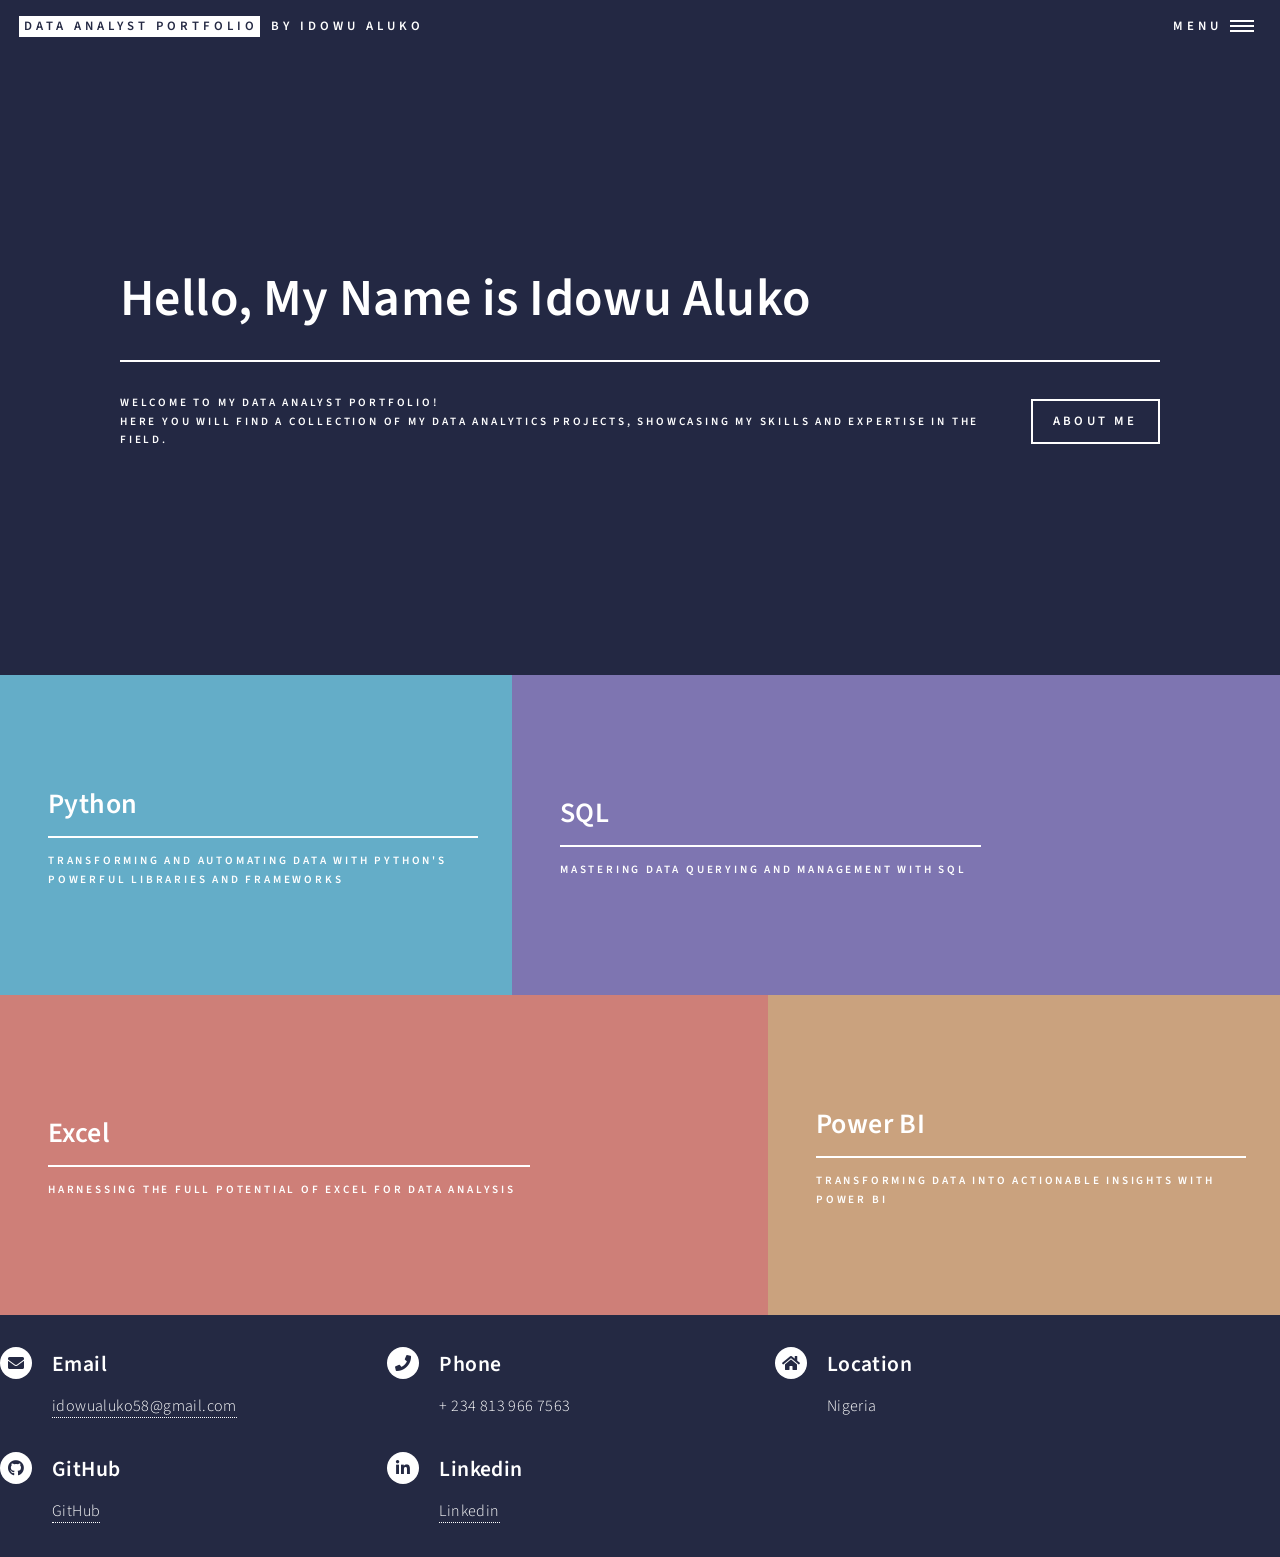
==== index.html @ ff51c488 "Add files via upload" ====
<!DOCTYPE HTML>
<!--
	Forty by HTML5 UP
	html5up.net | @ajlkn
	Free for personal and commercial use under the CCA 3.0 license (html5up.net/license)
-->
<html>
	<head>
		<title>Idowu Aluko Data Analyst Portfolio</title>
		<meta charset="utf-8" />
		<meta name="viewport" content="width=device-width, initial-scale=1, user-scalable=no" />
		<link rel="stylesheet" href="assets/css/main.css" />
		<noscript><link rel="stylesheet" href="assets/css/noscript.css" /></noscript>
	</head>
	<body class="is-preload">

		<!-- Wrapper -->
			<div id="wrapper">

				<!-- Header -->
					<header id="header" class="alt">
						<a href="index.html" class="logo"><strong>Data Analyst Portfolio</strong> <span>by Idowu Aluko</span></a>
						<nav>
							<a href="#menu">Menu</a>
						</nav>
					</header>

				<!-- Menu -->
					<nav id="menu">
						<ul class="links">
							<li><a href="index.html">Home</a></li>
							<li><a href="about.html">About</a></li>
							<li><a href="#footer">Contact</a></li>
							 <div class="dropup">
								<button class="dropbtn">Portfolio Projects</button>
  								<div class="dropup-content">
										<a href="python.html">Python</a>
										<a href="sql.html">SQL</a>
										<a href="excel.html">Excel</a>
                    <!--
                    <a href="r.html">R</a>
										<a href="https://public.tableau.com/app/profile/tianna.parris" target="_blank" class="link">Tableau</a>
                  -->
										<a href="powerbi.html">Power BI</a>
								</div>
							 </div>	
						</ul>	 						
					</nav>

				<!-- Banner -->
					<section id="banner" class="major">
						<div class="inner">
							<header class="major">
								<h1>Hello, My Name is Idowu Aluko</h1>
							</header>
							<div class="content">
								<p>Welcome to my Data Analyst Portfolio! <br>Here you will find a collection of my data analytics projects, showcasing my skills and expertise in the field.</p>
								<ul class="actions">
									<li><a href="about.html" class="button">About Me</a></li>
								</ul>
							</div>
						</div>
					</section>

				<!-- Main -->
					<div id="main">

						<!-- One -->
							<section id="one" class="tiles">
								<article>
									<span class="image">
										<img src="images/pic01.jpg" alt="" />
									</span>
									<header class="major">
										<h3><a href="python.html" class="link">Python</a></h3>
										<p>Transforming and automating data with Python's powerful libraries and frameworks</p>
									</header>
								</article>
								<!--
								<article>
									<span class="image">
										<img src="images/pic02.jpg" alt="" />
									</span>
									<header class="major">
										<h3><a href="r.html" class="link">R</a></h3>
										<p>Unlocking the power of data with R</p>
									</header>
								</article>
								-->
								<article>
									<span class="image">
										<img src="images/pic03.jpg" alt="" />
									</span>
									<header class="major">
										<h3><a href="sql.html" class="link">SQL</a></h3>
										<p>Mastering data querying and management with SQL</p>
									</header>
								</article>
								<article>
									<span class="image">
										<img src="images/pic04.avif" alt="" />
									</span>
									<header class="major">
										<h3><a href="excel.html" class="link">Excel</a></h3>
										<p>Harnessing the full potential of Excel for data analysis</p>
									</header>
								</article>
								<!--
								<article>
									<span class="image">
										<img src="images/pic05.jpg" alt="" />
									</span>
									<header class="major">
										<h3><a href="https://public.tableau.com/app/profile/tianna.parris" target="_blank" class="link">Tableau</a></h3>
										<p>Creating interactive and dynamic reports with Tableau</p>
									</header>
								</article>
								-->
								<article>
									<span class="image">
										<img src="images/pic06.jpeg" alt="" />
									</span>
									<header class="major">
										<h3><a href="powerbi.html" class="link">Power BI</a></h3>
										<p>Transforming data into actionable insights with Power BI</p>
									</header>
								</article>
							</section>

						<!-- Two -->
							<!--<section id="two">
								<div class="inner">
									<header class="major">
										<h2>Massa libero</h2>
									</header>
									<p>Nullam et orci eu lorem consequat tincidunt vivamus et sagittis libero. Mauris aliquet magna magna sed nunc rhoncus pharetra. Pellentesque condimentum sem. In efficitur ligula tate urna. Maecenas laoreet massa vel lacinia pellentesque lorem ipsum dolor. Nullam et orci eu lorem consequat tincidunt. Vivamus et sagittis libero. Mauris aliquet magna magna sed nunc rhoncus amet pharetra et feugiat tempus.</p>
									<ul class="actions">
										<li><a href="landing.html" class="button next">Get Started</a></li>
									</ul>
								</div>
							</section>-->

					</div>

				<!-- Contact -->
					<!--<section id="contact">
						<div class="inner">
							<section>
								<form method="post" action="form-handler.php">
									<div class="fields">
										<div class="field half">
											<label for="name">Name</label>
											<input type="text" name="name" id="name" />
										</div>
										<div class="field half">
											<label for="email">Email</label>
											<input type="text" name="email" id="email" />
										</div>
										<div class="field">
											<label for="message">Message</label>
											<textarea name="message" id="message" rows="6"></textarea>
										</div>
									</div>
									<ul class="actions">
										<li><input type="submit" value="Send Message" class="primary" /></li>
										<li><input type="reset" value="Clear" /></li>
									</ul>
								</form>
							</section>-->
							
						</div>
					</section>
					<p></p>
					<footer id="footer">
					<section class="split">
						<section style="display: inline-block; width: 30%;">
							<div class="contact-method">
								<span class="icon solid alt fa-envelope"></span>
								<h3>Email</h3>
								<a href="mailto:idowualuko58@gmail.com">idowualuko58@gmail.com</a>
							</div>
						</section>
						<section style="display: inline-block; width: 30%;">
							<div class="contact-method">
								<span class="icon solid alt fa-phone"></span>
								<h3>Phone</h3>
								<span>+ 234 813 966 7563</span>
							</div>
						</section>
						<section style="display: inline-block; width: 30%;">
							<div class="contact-method">
								<span class="icon solid alt fa-home"></span>
								<h3>Location</h3>
								<span>Nigeria<br /></span>
							</div>
						</section>
						<section style="display: inline-block; width: 30%;">
							<div class="contact-method">
								<span class="icon brands alt fa-github"></span>
								<h3>GitHub</h3>
								<span> <a href="https://github.com/al3x-id">GitHub</a><br /></span>
								</section>
						<section style="display: inline-block; width: 30%;">
							<div class="contact-method">
								<span class="icon brands alt fa-linkedin-in"></span>
								<h3>Linkedin</h3>
								<span> 	<a href="https://www.linkedin.com/in/idowu-aluko">Linkedin</a><br /></span>
								
							</div>
						</section>
					</footer>
						

						
						
					</section>

				<!-- Footer -->
					<!--<footer id="footer">
						<div class="inner">
							<ul class="icons">-->
								<!--<li><a href="#" class="icon brands alt fa-twitter"><span class="label">Twitter</span></a></li>
								<li><a href="#" class="icon brands alt fa-facebook-f"><span class="label">Facebook</span></a></li>
								<li><a href="#" class="icon brands alt fa-instagram"><span class="label">Instagram</span></a></li>-->
								<!--<li><a href="#" class="icon brands alt fa-github"><span class="label">GitHub</span></a></li>
								<li><a href="#" class="icon brands alt fa-linkedin-in"><span class="label">LinkedIn</span></a></li>
							</ul>
							<ul class="copyright">
								<li>&copy; Untitled</li><li>Design: <a href="https://html5up.net">HTML5 UP</a></li>
							</ul>
						</div>
					</footer>-->

			</div>

		<!-- Scripts -->
			<script src="assets/js/jquery.min.js"></script>
			<script src="assets/js/jquery.scrolly.min.js"></script>
			<script src="assets/js/jquery.scrollex.min.js"></script>
			<script src="assets/js/browser.min.js"></script>
			<script src="assets/js/breakpoints.min.js"></script>
			<script src="assets/js/util.js"></script>
			<script src="assets/js/main.js"></script>

	</body>
</html>
---- assets/css/main.css ----
@import url(fontawesome-all.min.css);
@import url("https://fonts.googleapis.com/css?family=Source+Sans+Pro:300,300italic,600,600italic");

/*
	Forty by HTML5 UP
	html5up.net | @ajlkn
	Free for personal and commercial use under the CCA 3.0 license (html5up.net/license)
*/

html, body, div, span, applet, object,
iframe, h1, h2, h3, h4, h5, h6, p, blockquote,
pre, a, abbr, acronym, address, big, cite,
code, del, dfn, em, img, ins, kbd, q, s, samp,
small, strike, strong, sub, sup, tt, var, b,
u, i, center, dl, dt, dd, ol, ul, li, fieldset,
form, label, legend, table, caption, tbody,
tfoot, thead, tr, th, td, article, aside,
canvas, details, embed, figure, figcaption,
footer, header, hgroup, menu, nav, output, ruby,
section, summary, time, mark, audio, video {
	margin: 0;
	padding: 0;
	border: 0;
	font-size: 100%;
	font: inherit;
	vertical-align: baseline;}

article, aside, details, figcaption, figure,
footer, header, hgroup, menu, nav, section {
	display: block;}

body {
	line-height: 1;
}

ol, ul {
	list-style: none;
}

blockquote, q {
	quotes: none;
}

	blockquote:before, blockquote:after, q:before, q:after {
		content: '';
		content: none;
	}

table {
	border-collapse: collapse;
	border-spacing: 0;
}

body {
	-webkit-text-size-adjust: none;
}

mark {
	background-color: transparent;
	color: inherit;
}

input::-moz-focus-inner {
	border: 0;
	padding: 0;
}

input, select, textarea {
	-moz-appearance: none;
	-webkit-appearance: none;
	-ms-appearance: none;
	appearance: none;
}

/* Basic */

	@-ms-viewport {
		width: device-width;
	}

	body {
		-ms-overflow-style: scrollbar;
	}

	@media screen and (max-width: 480px) {

		html, body {
			min-width: 320px;
		}

	}

	html {
		box-sizing: border-box;
	}

	*, *:before, *:after {
		box-sizing: inherit;
	}

	body {
		background: #242943;
	}

		body.is-preload *, body.is-preload *:before, body.is-preload *:after {
			-moz-animation: none !important;
			-webkit-animation: none !important;
			-ms-animation: none !important;
			animation: none !important;
			-moz-transition: none !important;
			-webkit-transition: none !important;
			-ms-transition: none !important;
			transition: none !important;
		}

/* Type */

	body, input, select, textarea {
		color: #ffffff;
		font-family: "Source Sans Pro", Helvetica, sans-serif;
		font-size: 17pt;
		font-weight: 300;
		letter-spacing: 0.025em;
		line-height: 1.65;
	}

		@media screen and (max-width: 1680px) {

			body, input, select, textarea {
				font-size: 14pt;
			}

		}

		@media screen and (max-width: 1280px) {

			body, input, select, textarea {
				font-size: 12pt;
			}

		}

		@media screen and (max-width: 360px) {

			body, input, select, textarea {
				font-size: 11pt;
			}

		}

	a {
		-moz-transition: color 0.2s ease-in-out, border-bottom-color 0.2s ease-in-out;
		-webkit-transition: color 0.2s ease-in-out, border-bottom-color 0.2s ease-in-out;
		-ms-transition: color 0.2s ease-in-out, border-bottom-color 0.2s ease-in-out;
		transition: color 0.2s ease-in-out, border-bottom-color 0.2s ease-in-out;
		border-bottom: dotted 1px;
		color: inherit;
		text-decoration: none;
	}

		a:hover {
			border-bottom-color: transparent;
			color: #9bf1ff !important;
		}

		a:active {
			color: #53e3fb !important;
		}

	strong, b {
		color: #ffffff;
		font-weight: 600;
	}

	em, i {
		font-style: italic;
	}

	p {
		margin: 0 0 2em 0;
	}

	h1, h2, h3, h4, h5, h6 {
		color: #ffffff;
		font-weight: 600;
		line-height: 1.65;
		margin: 0 0 1em 0;
	}

		h1 a, h2 a, h3 a, h4 a, h5 a, h6 a {
			color: inherit;
			border-bottom: 0;
		}

	h1 {
		font-size: 2.5em;
	}

	h2 {
		font-size: 1.75em;
	}

	h3 {
		font-size: 1.35em;
	}

	h4 {
		font-size: 1.1em;
	}

	h5 {
		font-size: 0.9em;
	}

	h6 {
		font-size: 0.7em;
	}

	@media screen and (max-width: 736px) {

		h1 {
			font-size: 2em;
		}

		h2 {
			font-size: 1.5em;
		}

		h3 {
			font-size: 1.25em;
		}

	}

	sub {
		font-size: 0.8em;
		position: relative;
		top: 0.5em;
	}

	sup {
		font-size: 0.8em;
		position: relative;
		top: -0.5em;
	}

	blockquote {
		border-left: solid 4px rgba(212, 212, 255, 0.1);
		font-style: italic;
		margin: 0 0 2em 0;
		padding: 0.5em 0 0.5em 2em;
	}

	code {
		background: rgba(212, 212, 255, 0.035);
		font-family: "Courier New", monospace;
		font-size: 0.9em;
		margin: 0 0.25em;
		padding: 0.25em 0.65em;
	}

	pre {
		-webkit-overflow-scrolling: touch;
		font-family: "Courier New", monospace;
		font-size: 0.9em;
		margin: 0 0 2em 0;
	}

		pre code {
			display: block;
			line-height: 1.75;
			padding: 1em 1.5em;
			overflow-x: auto;
		}

	hr {
		border: 0;
		border-bottom: solid 1px rgba(212, 212, 255, 0.1);
		margin: 2em 0;
	}

		hr.major {
			margin: 3em 0;
		}

	.align-left {
		text-align: left;
	}

	.align-center {
		text-align: center;
	}

	.align-right {
		text-align: right;
	}

/* Row */

	.row {
		display: flex;
		flex-wrap: wrap;
		box-sizing: border-box;
		align-items: stretch;
	}

		.row > * {
			box-sizing: border-box;
		}

		.row.gtr-uniform > * > :last-child {
			margin-bottom: 0;
		}

		.row.aln-left {
			justify-content: flex-start;
		}

		.row.aln-center {
			justify-content: center;
		}

		.row.aln-right {
			justify-content: flex-end;
		}

		.row.aln-top {
			align-items: flex-start;
		}

		.row.aln-middle {
			align-items: center;
		}

		.row.aln-bottom {
			align-items: flex-end;
		}

		.row > .imp {
			order: -1;
		}

		.row > .col-1 {
			width: 8.33333%;
		}

		.row > .off-1 {
			margin-left: 8.33333%;
		}

		.row > .col-2 {
			width: 16.66667%;
		}

		.row > .off-2 {
			margin-left: 16.66667%;
		}

		.row > .col-3 {
			width: 25%;
		}

		.row > .off-3 {
			margin-left: 25%;
		}

		.row > .col-4 {
			width: 33.33333%;
		}

		.row > .off-4 {
			margin-left: 33.33333%;
		}

		.row > .col-5 {
			width: 41.66667%;
		}

		.row > .off-5 {
			margin-left: 41.66667%;
		}

		.row > .col-6 {
			width: 50%;
		}

		.row > .off-6 {
			margin-left: 50%;
		}

		.row > .col-7 {
			width: 58.33333%;
		}

		.row > .off-7 {
			margin-left: 58.33333%;
		}

		.row > .col-8 {
			width: 66.66667%;
		}

		.row > .off-8 {
			margin-left: 66.66667%;
		}

		.row > .col-9 {
			width: 75%;
		}

		.row > .off-9 {
			margin-left: 75%;
		}

		.row > .col-10 {
			width: 83.33333%;
		}

		.row > .off-10 {
			margin-left: 83.33333%;
		}

		.row > .col-11 {
			width: 91.66667%;
		}

		.row > .off-11 {
			margin-left: 91.66667%;
		}

		.row > .col-12 {
			width: 100%;
		}

		.row > .off-12 {
			margin-left: 100%;
		}

		.row.gtr-0 {
			margin-top: 0;
			margin-left: 0em;
		}

			.row.gtr-0 > * {
				padding: 0 0 0 0em;
			}

			.row.gtr-0.gtr-uniform {
				margin-top: 0em;
			}

				.row.gtr-0.gtr-uniform > * {
					padding-top: 0em;
				}

		.row.gtr-25 {
			margin-top: 0;
			margin-left: -0.5em;
		}

			.row.gtr-25 > * {
				padding: 0 0 0 0.5em;
			}

			.row.gtr-25.gtr-uniform {
				margin-top: -0.5em;
			}

				.row.gtr-25.gtr-uniform > * {
					padding-top: 0.5em;
				}

		.row.gtr-50 {
			margin-top: 0;
			margin-left: -1em;
		}

			.row.gtr-50 > * {
				padding: 0 0 0 1em;
			}

			.row.gtr-50.gtr-uniform {
				margin-top: -1em;
			}

				.row.gtr-50.gtr-uniform > * {
					padding-top: 1em;
				}

		.row {
			margin-top: 0;
			margin-left: -2em;
		}

			.row > * {
				padding: 0 0 0 2em;
			}

			.row.gtr-uniform {
				margin-top: -2em;
			}

				.row.gtr-uniform > * {
					padding-top: 2em;
				}

		.row.gtr-150 {
			margin-top: 0;
			margin-left: -3em;
		}

			.row.gtr-150 > * {
				padding: 0 0 0 3em;
			}

			.row.gtr-150.gtr-uniform {
				margin-top: -3em;
			}

				.row.gtr-150.gtr-uniform > * {
					padding-top: 3em;
				}

		.row.gtr-200 {
			margin-top: 0;
			margin-left: -4em;
		}

			.row.gtr-200 > * {
				padding: 0 0 0 4em;
			}

			.row.gtr-200.gtr-uniform {
				margin-top: -4em;
			}

				.row.gtr-200.gtr-uniform > * {
					padding-top: 4em;
				}

		@media screen and (max-width: 1680px) {

			.row {
				display: flex;
				flex-wrap: wrap;
				box-sizing: border-box;
				align-items: stretch;
			}

				.row > * {
					box-sizing: border-box;
				}

				.row.gtr-uniform > * > :last-child {
					margin-bottom: 0;
				}

				.row.aln-left {
					justify-content: flex-start;
				}

				.row.aln-center {
					justify-content: center;
				}

				.row.aln-right {
					justify-content: flex-end;
				}

				.row.aln-top {
					align-items: flex-start;
				}

				.row.aln-middle {
					align-items: center;
				}

				.row.aln-bottom {
					align-items: flex-end;
				}

				.row > .imp-xlarge {
					order: -1;
				}

				.row > .col-1-xlarge {
					width: 8.33333%;
				}

				.row > .off-1-xlarge {
					margin-left: 8.33333%;
				}

				.row > .col-2-xlarge {
					width: 16.66667%;
				}

				.row > .off-2-xlarge {
					margin-left: 16.66667%;
				}

				.row > .col-3-xlarge {
					width: 25%;
				}

				.row > .off-3-xlarge {
					margin-left: 25%;
				}

				.row > .col-4-xlarge {
					width: 33.33333%;
				}

				.row > .off-4-xlarge {
					margin-left: 33.33333%;
				}

				.row > .col-5-xlarge {
					width: 41.66667%;
				}

				.row > .off-5-xlarge {
					margin-left: 41.66667%;
				}

				.row > .col-6-xlarge {
					width: 50%;
				}

				.row > .off-6-xlarge {
					margin-left: 50%;
				}

				.row > .col-7-xlarge {
					width: 58.33333%;
				}

				.row > .off-7-xlarge {
					margin-left: 58.33333%;
				}

				.row > .col-8-xlarge {
					width: 66.66667%;
				}

				.row > .off-8-xlarge {
					margin-left: 66.66667%;
				}

				.row > .col-9-xlarge {
					width: 75%;
				}

				.row > .off-9-xlarge {
					margin-left: 75%;
				}

				.row > .col-10-xlarge {
					width: 83.33333%;
				}

				.row > .off-10-xlarge {
					margin-left: 83.33333%;
				}

				.row > .col-11-xlarge {
					width: 91.66667%;
				}

				.row > .off-11-xlarge {
					margin-left: 91.66667%;
				}

				.row > .col-12-xlarge {
					width: 100%;
				}

				.row > .off-12-xlarge {
					margin-left: 100%;
				}

				.row.gtr-0 {
					margin-top: 0;
					margin-left: 0em;
				}

					.row.gtr-0 > * {
						padding: 0 0 0 0em;
					}

					.row.gtr-0.gtr-uniform {
						margin-top: 0em;
					}

						.row.gtr-0.gtr-uniform > * {
							padding-top: 0em;
						}

				.row.gtr-25 {
					margin-top: 0;
					margin-left: -0.5em;
				}

					.row.gtr-25 > * {
						padding: 0 0 0 0.5em;
					}

					.row.gtr-25.gtr-uniform {
						margin-top: -0.5em;
					}

						.row.gtr-25.gtr-uniform > * {
							padding-top: 0.5em;
						}

				.row.gtr-50 {
					margin-top: 0;
					margin-left: -1em;
				}

					.row.gtr-50 > * {
						padding: 0 0 0 1em;
					}

					.row.gtr-50.gtr-uniform {
						margin-top: -1em;
					}

						.row.gtr-50.gtr-uniform > * {
							padding-top: 1em;
						}

				.row {
					margin-top: 0;
					margin-left: -2em;
				}

					.row > * {
						padding: 0 0 0 2em;
					}

					.row.gtr-uniform {
						margin-top: -2em;
					}

						.row.gtr-uniform > * {
							padding-top: 2em;
						}

				.row.gtr-150 {
					margin-top: 0;
					margin-left: -3em;
				}

					.row.gtr-150 > * {
						padding: 0 0 0 3em;
					}

					.row.gtr-150.gtr-uniform {
						margin-top: -3em;
					}

						.row.gtr-150.gtr-uniform > * {
							padding-top: 3em;
						}

				.row.gtr-200 {
					margin-top: 0;
					margin-left: -4em;
				}

					.row.gtr-200 > * {
						padding: 0 0 0 4em;
					}

					.row.gtr-200.gtr-uniform {
						margin-top: -4em;
					}

						.row.gtr-200.gtr-uniform > * {
							padding-top: 4em;
						}

		}

		@media screen and (max-width: 1280px) {

			.row {
				display: flex;
				flex-wrap: wrap;
				box-sizing: border-box;
				align-items: stretch;
			}

				.row > * {
					box-sizing: border-box;
				}

				.row.gtr-uniform > * > :last-child {
					margin-bottom: 0;
				}

				.row.aln-left {
					justify-content: flex-start;
				}

				.row.aln-center {
					justify-content: center;
				}

				.row.aln-right {
					justify-content: flex-end;
				}

				.row.aln-top {
					align-items: flex-start;
				}

				.row.aln-middle {
					align-items: center;
				}

				.row.aln-bottom {
					align-items: flex-end;
				}

				.row > .imp-large {
					order: -1;
				}

				.row > .col-1-large {
					width: 8.33333%;
				}

				.row > .off-1-large {
					margin-left: 8.33333%;
				}

				.row > .col-2-large {
					width: 16.66667%;
				}

				.row > .off-2-large {
					margin-left: 16.66667%;
				}

				.row > .col-3-large {
					width: 25%;
				}

				.row > .off-3-large {
					margin-left: 25%;
				}

				.row > .col-4-large {
					width: 33.33333%;
				}

				.row > .off-4-large {
					margin-left: 33.33333%;
				}

				.row > .col-5-large {
					width: 41.66667%;
				}

				.row > .off-5-large {
					margin-left: 41.66667%;
				}

				.row > .col-6-large {
					width: 50%;
				}

				.row > .off-6-large {
					margin-left: 50%;
				}

				.row > .col-7-large {
					width: 58.33333%;
				}

				.row > .off-7-large {
					margin-left: 58.33333%;
				}

				.row > .col-8-large {
					width: 66.66667%;
				}

				.row > .off-8-large {
					margin-left: 66.66667%;
				}

				.row > .col-9-large {
					width: 75%;
				}

				.row > .off-9-large {
					margin-left: 75%;
				}

				.row > .col-10-large {
					width: 83.33333%;
				}

				.row > .off-10-large {
					margin-left: 83.33333%;
				}

				.row > .col-11-large {
					width: 91.66667%;
				}

				.row > .off-11-large {
					margin-left: 91.66667%;
				}

				.row > .col-12-large {
					width: 100%;
				}

				.row > .off-12-large {
					margin-left: 100%;
				}

				.row.gtr-0 {
					margin-top: 0;
					margin-left: 0em;
				}

					.row.gtr-0 > * {
						padding: 0 0 0 0em;
					}

					.row.gtr-0.gtr-uniform {
						margin-top: 0em;
					}

						.row.gtr-0.gtr-uniform > * {
							padding-top: 0em;
						}

				.row.gtr-25 {
					margin-top: 0;
					margin-left: -0.375em;
				}

					.row.gtr-25 > * {
						padding: 0 0 0 0.375em;
					}

					.row.gtr-25.gtr-uniform {
						margin-top: -0.375em;
					}

						.row.gtr-25.gtr-uniform > * {
							padding-top: 0.375em;
						}

				.row.gtr-50 {
					margin-top: 0;
					margin-left: -0.75em;
				}

					.row.gtr-50 > * {
						padding: 0 0 0 0.75em;
					}

					.row.gtr-50.gtr-uniform {
						margin-top: -0.75em;
					}

						.row.gtr-50.gtr-uniform > * {
							padding-top: 0.75em;
						}

				.row {
					margin-top: 0;
					margin-left: -1.5em;
				}

					.row > * {
						padding: 0 0 0 1.5em;
					}

					.row.gtr-uniform {
						margin-top: -1.5em;
					}

						.row.gtr-uniform > * {
							padding-top: 1.5em;
						}

				.row.gtr-150 {
					margin-top: 0;
					margin-left: -2.25em;
				}

					.row.gtr-150 > * {
						padding: 0 0 0 2.25em;
					}

					.row.gtr-150.gtr-uniform {
						margin-top: -2.25em;
					}

						.row.gtr-150.gtr-uniform > * {
							padding-top: 2.25em;
						}

				.row.gtr-200 {
					margin-top: 0;
					margin-left: -3em;
				}

					.row.gtr-200 > * {
						padding: 0 0 0 3em;
					}

					.row.gtr-200.gtr-uniform {
						margin-top: -3em;
					}

						.row.gtr-200.gtr-uniform > * {
							padding-top: 3em;
						}

		}

		@media screen and (max-width: 980px) {

			.row {
				display: flex;
				flex-wrap: wrap;
				box-sizing: border-box;
				align-items: stretch;
			}

				.row > * {
					box-sizing: border-box;
				}

				.row.gtr-uniform > * > :last-child {
					margin-bottom: 0;
				}

				.row.aln-left {
					justify-content: flex-start;
				}

				.row.aln-center {
					justify-content: center;
				}

				.row.aln-right {
					justify-content: flex-end;
				}

				.row.aln-top {
					align-items: flex-start;
				}

				.row.aln-middle {
					align-items: center;
				}

				.row.aln-bottom {
					align-items: flex-end;
				}

				.row > .imp-medium {
					order: -1;
				}

				.row > .col-1-medium {
					width: 8.33333%;
				}

				.row > .off-1-medium {
					margin-left: 8.33333%;
				}

				.row > .col-2-medium {
					width: 16.66667%;
				}

				.row > .off-2-medium {
					margin-left: 16.66667%;
				}

				.row > .col-3-medium {
					width: 25%;
				}

				.row > .off-3-medium {
					margin-left: 25%;
				}

				.row > .col-4-medium {
					width: 33.33333%;
				}

				.row > .off-4-medium {
					margin-left: 33.33333%;
				}

				.row > .col-5-medium {
					width: 41.66667%;
				}

				.row > .off-5-medium {
					margin-left: 41.66667%;
				}

				.row > .col-6-medium {
					width: 50%;
				}

				.row > .off-6-medium {
					margin-left: 50%;
				}

				.row > .col-7-medium {
					width: 58.33333%;
				}

				.row > .off-7-medium {
					margin-left: 58.33333%;
				}

				.row > .col-8-medium {
					width: 66.66667%;
				}

				.row > .off-8-medium {
					margin-left: 66.66667%;
				}

				.row > .col-9-medium {
					width: 75%;
				}

				.row > .off-9-medium {
					margin-left: 75%;
				}

				.row > .col-10-medium {
					width: 83.33333%;
				}

				.row > .off-10-medium {
					margin-left: 83.33333%;
				}

				.row > .col-11-medium {
					width: 91.66667%;
				}

				.row > .off-11-medium {
					margin-left: 91.66667%;
				}

				.row > .col-12-medium {
					width: 100%;
				}

				.row > .off-12-medium {
					margin-left: 100%;
				}

				.row.gtr-0 {
					margin-top: 0;
					margin-left: 0em;
				}

					.row.gtr-0 > * {
						padding: 0 0 0 0em;
					}

					.row.gtr-0.gtr-uniform {
						margin-top: 0em;
					}

						.row.gtr-0.gtr-uniform > * {
							padding-top: 0em;
						}

				.row.gtr-25 {
					margin-top: 0;
					margin-left: -0.375em;
				}

					.row.gtr-25 > * {
						padding: 0 0 0 0.375em;
					}

					.row.gtr-25.gtr-uniform {
						margin-top: -0.375em;
					}

						.row.gtr-25.gtr-uniform > * {
							padding-top: 0.375em;
						}

				.row.gtr-50 {
					margin-top: 0;
					margin-left: -0.75em;
				}

					.row.gtr-50 > * {
						padding: 0 0 0 0.75em;
					}

					.row.gtr-50.gtr-uniform {
						margin-top: -0.75em;
					}

						.row.gtr-50.gtr-uniform > * {
							padding-top: 0.75em;
						}

				.row {
					margin-top: 0;
					margin-left: -1.5em;
				}

					.row > * {
						padding: 0 0 0 1.5em;
					}

					.row.gtr-uniform {
						margin-top: -1.5em;
					}

						.row.gtr-uniform > * {
							padding-top: 1.5em;
						}

				.row.gtr-150 {
					margin-top: 0;
					margin-left: -2.25em;
				}

					.row.gtr-150 > * {
						padding: 0 0 0 2.25em;
					}

					.row.gtr-150.gtr-uniform {
						margin-top: -2.25em;
					}

						.row.gtr-150.gtr-uniform > * {
							padding-top: 2.25em;
						}

				.row.gtr-200 {
					margin-top: 0;
					margin-left: -3em;
				}

					.row.gtr-200 > * {
						padding: 0 0 0 3em;
					}

					.row.gtr-200.gtr-uniform {
						margin-top: -3em;
					}

						.row.gtr-200.gtr-uniform > * {
							padding-top: 3em;
						}

		}

		@media screen and (max-width: 736px) {

			.row {
				display: flex;
				flex-wrap: wrap;
				box-sizing: border-box;
				align-items: stretch;
			}

				.row > * {
					box-sizing: border-box;
				}

				.row.gtr-uniform > * > :last-child {
					margin-bottom: 0;
				}

				.row.aln-left {
					justify-content: flex-start;
				}

				.row.aln-center {
					justify-content: center;
				}

				.row.aln-right {
					justify-content: flex-end;
				}

				.row.aln-top {
					align-items: flex-start;
				}

				.row.aln-middle {
					align-items: center;
				}

				.row.aln-bottom {
					align-items: flex-end;
				}

				.row > .imp-small {
					order: -1;
				}

				.row > .col-1-small {
					width: 8.33333%;
				}

				.row > .off-1-small {
					margin-left: 8.33333%;
				}

				.row > .col-2-small {
					width: 16.66667%;
				}

				.row > .off-2-small {
					margin-left: 16.66667%;
				}

				.row > .col-3-small {
					width: 25%;
				}

				.row > .off-3-small {
					margin-left: 25%;
				}

				.row > .col-4-small {
					width: 33.33333%;
				}

				.row > .off-4-small {
					margin-left: 33.33333%;
				}

				.row > .col-5-small {
					width: 41.66667%;
				}

				.row > .off-5-small {
					margin-left: 41.66667%;
				}

				.row > .col-6-small {
					width: 50%;
				}

				.row > .off-6-small {
					margin-left: 50%;
				}

				.row > .col-7-small {
					width: 58.33333%;
				}

				.row > .off-7-small {
					margin-left: 58.33333%;
				}

				.row > .col-8-small {
					width: 66.66667%;
				}

				.row > .off-8-small {
					margin-left: 66.66667%;
				}

				.row > .col-9-small {
					width: 75%;
				}

				.row > .off-9-small {
					margin-left: 75%;
				}

				.row > .col-10-small {
					width: 83.33333%;
				}

				.row > .off-10-small {
					margin-left: 83.33333%;
				}

				.row > .col-11-small {
					width: 91.66667%;
				}

				.row > .off-11-small {
					margin-left: 91.66667%;
				}

				.row > .col-12-small {
					width: 100%;
				}

				.row > .off-12-small {
					margin-left: 100%;
				}

				.row.gtr-0 {
					margin-top: 0;
					margin-left: 0em;
				}

					.row.gtr-0 > * {
						padding: 0 0 0 0em;
					}

					.row.gtr-0.gtr-uniform {
						margin-top: 0em;
					}

						.row.gtr-0.gtr-uniform > * {
							padding-top: 0em;
						}

				.row.gtr-25 {
					margin-top: 0;
					margin-left: -0.3125em;
				}

					.row.gtr-25 > * {
						padding: 0 0 0 0.3125em;
					}

					.row.gtr-25.gtr-uniform {
						margin-top: -0.3125em;
					}

						.row.gtr-25.gtr-uniform > * {
							padding-top: 0.3125em;
						}

				.row.gtr-50 {
					margin-top: 0;
					margin-left: -0.625em;
				}

					.row.gtr-50 > * {
						padding: 0 0 0 0.625em;
					}

					.row.gtr-50.gtr-uniform {
						margin-top: -0.625em;
					}

						.row.gtr-50.gtr-uniform > * {
							padding-top: 0.625em;
						}

				.row {
					margin-top: 0;
					margin-left: -1.25em;
				}

					.row > * {
						padding: 0 0 0 1.25em;
					}

					.row.gtr-uniform {
						margin-top: -1.25em;
					}

						.row.gtr-uniform > * {
							padding-top: 1.25em;
						}

				.row.gtr-150 {
					margin-top: 0;
					margin-left: -1.875em;
				}

					.row.gtr-150 > * {
						padding: 0 0 0 1.875em;
					}

					.row.gtr-150.gtr-uniform {
						margin-top: -1.875em;
					}

						.row.gtr-150.gtr-uniform > * {
							padding-top: 1.875em;
						}

				.row.gtr-200 {
					margin-top: 0;
					margin-left: -2.5em;
				}

					.row.gtr-200 > * {
						padding: 0 0 0 2.5em;
					}

					.row.gtr-200.gtr-uniform {
						margin-top: -2.5em;
					}

						.row.gtr-200.gtr-uniform > * {
							padding-top: 2.5em;
						}

		}

		@media screen and (max-width: 480px) {

			.row {
				display: flex;
				flex-wrap: wrap;
				box-sizing: border-box;
				align-items: stretch;
			}

				.row > * {
					box-sizing: border-box;
				}

				.row.gtr-uniform > * > :last-child {
					margin-bottom: 0;
				}

				.row.aln-left {
					justify-content: flex-start;
				}

				.row.aln-center {
					justify-content: center;
				}

				.row.aln-right {
					justify-content: flex-end;
				}

				.row.aln-top {
					align-items: flex-start;
				}

				.row.aln-middle {
					align-items: center;
				}

				.row.aln-bottom {
					align-items: flex-end;
				}

				.row > .imp-xsmall {
					order: -1;
				}

				.row > .col-1-xsmall {
					width: 8.33333%;
				}

				.row > .off-1-xsmall {
					margin-left: 8.33333%;
				}

				.row > .col-2-xsmall {
					width: 16.66667%;
				}

				.row > .off-2-xsmall {
					margin-left: 16.66667%;
				}

				.row > .col-3-xsmall {
					width: 25%;
				}

				.row > .off-3-xsmall {
					margin-left: 25%;
				}

				.row > .col-4-xsmall {
					width: 33.33333%;
				}

				.row > .off-4-xsmall {
					margin-left: 33.33333%;
				}

				.row > .col-5-xsmall {
					width: 41.66667%;
				}

				.row > .off-5-xsmall {
					margin-left: 41.66667%;
				}

				.row > .col-6-xsmall {
					width: 50%;
				}

				.row > .off-6-xsmall {
					margin-left: 50%;
				}

				.row > .col-7-xsmall {
					width: 58.33333%;
				}

				.row > .off-7-xsmall {
					margin-left: 58.33333%;
				}

				.row > .col-8-xsmall {
					width: 66.66667%;
				}

				.row > .off-8-xsmall {
					margin-left: 66.66667%;
				}

				.row > .col-9-xsmall {
					width: 75%;
				}

				.row > .off-9-xsmall {
					margin-left: 75%;
				}

				.row > .col-10-xsmall {
					width: 83.33333%;
				}

				.row > .off-10-xsmall {
					margin-left: 83.33333%;
				}

				.row > .col-11-xsmall {
					width: 91.66667%;
				}

				.row > .off-11-xsmall {
					margin-left: 91.66667%;
				}

				.row > .col-12-xsmall {
					width: 100%;
				}

				.row > .off-12-xsmall {
					margin-left: 100%;
				}

				.row.gtr-0 {
					margin-top: 0;
					margin-left: 0em;
				}

					.row.gtr-0 > * {
						padding: 0 0 0 0em;
					}

					.row.gtr-0.gtr-uniform {
						margin-top: 0em;
					}

						.row.gtr-0.gtr-uniform > * {
							padding-top: 0em;
						}

				.row.gtr-25 {
					margin-top: 0;
					margin-left: -0.3125em;
				}

					.row.gtr-25 > * {
						padding: 0 0 0 0.3125em;
					}

					.row.gtr-25.gtr-uniform {
						margin-top: -0.3125em;
					}

						.row.gtr-25.gtr-uniform > * {
							padding-top: 0.3125em;
						}

				.row.gtr-50 {
					margin-top: 0;
					margin-left: -0.625em;
				}

					.row.gtr-50 > * {
						padding: 0 0 0 0.625em;
					}

					.row.gtr-50.gtr-uniform {
						margin-top: -0.625em;
					}

						.row.gtr-50.gtr-uniform > * {
							padding-top: 0.625em;
						}

				.row {
					margin-top: 0;
					margin-left: -1.25em;
				}

					.row > * {
						padding: 0 0 0 1.25em;
					}

					.row.gtr-uniform {
						margin-top: -1.25em;
					}

						.row.gtr-uniform > * {
							padding-top: 1.25em;
						}

				.row.gtr-150 {
					margin-top: 0;
					margin-left: -1.875em;
				}

					.row.gtr-150 > * {
						padding: 0 0 0 1.875em;
					}

					.row.gtr-150.gtr-uniform {
						margin-top: -1.875em;
					}

						.row.gtr-150.gtr-uniform > * {
							padding-top: 1.875em;
						}

				.row.gtr-200 {
					margin-top: 0;
					margin-left: -2.5em;
				}

					.row.gtr-200 > * {
						padding: 0 0 0 2.5em;
					}

					.row.gtr-200.gtr-uniform {
						margin-top: -2.5em;
					}

						.row.gtr-200.gtr-uniform > * {
							padding-top: 2.5em;
						}

		}

/* Section/Article */

	section.special, article.special {
		text-align: center;
	}

	header.major {
		width: -moz-max-content;
		width: -webkit-max-content;
		width: -ms-max-content;
		width: max-content;
		margin-bottom: 2em;
	}

		header.major > :first-child {
			margin-bottom: 0;
			width: calc(100% + 0.5em);
		}

			header.major > :first-child:after {
				content: '';
				background-color: #ffffff;
				display: block;
				height: 2px;
				margin: 0.325em 0 0.5em 0;
				width: 100%;
			}

		header.major > p {
			font-size: 0.7em;
			font-weight: 600;
			letter-spacing: 0.25em;
			margin-bottom: 0;
			text-transform: uppercase;
		}

		body.is-ie header.major > :first-child:after {
			max-width: 9em;
		}

		body.is-ie header.major > h1:after {
			max-width: 100% !important;
		}

	@media screen and (max-width: 736px) {

		header.major > p br {
			display: none;
		}

	}

/* Form */

	form {
		margin: 0 0 2em 0;
	}

		form > :last-child {
			margin-bottom: 0;
		}

		form > .fields {
			display: -moz-flex;
			display: -webkit-flex;
			display: -ms-flex;
			display: flex;
			-moz-flex-wrap: wrap;
			-webkit-flex-wrap: wrap;
			-ms-flex-wrap: wrap;
			flex-wrap: wrap;
			width: calc(100% + 3em);
			margin: -1.5em 0 2em -1.5em;
		}

			form > .fields > .field {
				-moz-flex-grow: 0;
				-webkit-flex-grow: 0;
				-ms-flex-grow: 0;
				flex-grow: 0;
				-moz-flex-shrink: 0;
				-webkit-flex-shrink: 0;
				-ms-flex-shrink: 0;
				flex-shrink: 0;
				padding: 1.5em 0 0 1.5em;
				width: calc(100% - 1.5em);
			}

				form > .fields > .field.half {
					width: calc(50% - 0.75em);
				}

				form > .fields > .field.third {
					width: calc(100%/3 - 0.5em);
				}

				form > .fields > .field.quarter {
					width: calc(25% - 0.375em);
				}

		@media screen and (max-width: 480px) {

			form > .fields {
				width: calc(100% + 3em);
				margin: -1.5em 0 2em -1.5em;
			}

				form > .fields > .field {
					padding: 1.5em 0 0 1.5em;
					width: calc(100% - 1.5em);
				}

					form > .fields > .field.half {
						width: calc(100% - 1.5em);
					}

					form > .fields > .field.third {
						width: calc(100% - 1.5em);
					}

					form > .fields > .field.quarter {
						width: calc(100% - 1.5em);
					}

		}

	label {
		color: #ffffff;
		display: block;
		font-size: 0.8em;
		font-weight: 600;
		letter-spacing: 0.25em;
		margin: 0 0 1em 0;
		text-transform: uppercase;
	}

	input[type="text"],
	input[type="password"],
	input[type="email"],
	input[type="tel"],
	input[type="search"],
	input[type="url"],
	select,
	textarea {
		-moz-appearance: none;
		-webkit-appearance: none;
		-ms-appearance: none;
		appearance: none;
		background: rgba(212, 212, 255, 0.035);
		border: none;
		border-radius: 0;
		color: inherit;
		display: block;
		outline: 0;
		padding: 0 1em;
		text-decoration: none;
		width: 100%;
	}

		input[type="text"]:invalid,
		input[type="password"]:invalid,
		input[type="email"]:invalid,
		input[type="tel"]:invalid,
		input[type="search"]:invalid,
		input[type="url"]:invalid,
		select:invalid,
		textarea:invalid {
			box-shadow: none;
		}

		input[type="text"]:focus,
		input[type="password"]:focus,
		input[type="email"]:focus,
		input[type="tel"]:focus,
		input[type="search"]:focus,
		input[type="url"]:focus,
		select:focus,
		textarea:focus {
			border-color: #9bf1ff;
			box-shadow: 0 0 0 2px #9bf1ff;
		}

	select {
		background-image: url("data:image/svg+xml;charset=utf8,%3Csvg xmlns='http://www.w3.org/2000/svg' width='40' height='40' preserveAspectRatio='none' viewBox='0 0 40 40'%3E%3Cpath d='M9.4,12.3l10.4,10.4l10.4-10.4c0.2-0.2,0.5-0.4,0.9-0.4c0.3,0,0.6,0.1,0.9,0.4l3.3,3.3c0.2,0.2,0.4,0.5,0.4,0.9 c0,0.4-0.1,0.6-0.4,0.9L20.7,31.9c-0.2,0.2-0.5,0.4-0.9,0.4c-0.3,0-0.6-0.1-0.9-0.4L4.3,17.3c-0.2-0.2-0.4-0.5-0.4-0.9 c0-0.4,0.1-0.6,0.4-0.9l3.3-3.3c0.2-0.2,0.5-0.4,0.9-0.4S9.1,12.1,9.4,12.3z' fill='rgba(212, 212, 255, 0.1)' /%3E%3C/svg%3E");
		background-size: 1.25rem;
		background-repeat: no-repeat;
		background-position: calc(100% - 1rem) center;
		height: 2.75em;
		padding-right: 2.75em;
		text-overflow: ellipsis;
	}

		select option {
			color: #ffffff;
			background: #242943;
		}

		select:focus::-ms-value {
			background-color: transparent;
		}

		select::-ms-expand {
			display: none;
		}

	input[type="text"],
	input[type="password"],
	input[type="email"],
	input[type="tel"],
	input[type="search"],
	input[type="url"],
	select {
		height: 2.75em;
	}

	textarea {
		padding: 0.75em 1em;
	}

	input[type="checkbox"],
	input[type="radio"] {
		-moz-appearance: none;
		-webkit-appearance: none;
		-ms-appearance: none;
		appearance: none;
		display: block;
		float: left;
		margin-right: -2em;
		opacity: 0;
		width: 1em;
		z-index: -1;
	}

		input[type="checkbox"] + label,
		input[type="radio"] + label {
			text-decoration: none;
			color: #ffffff;
			cursor: pointer;
			display: inline-block;
			font-weight: 300;
			padding-left: 2.65em;
			padding-right: 0.75em;
			position: relative;
		}

			input[type="checkbox"] + label:before,
			input[type="radio"] + label:before {
				-moz-osx-font-smoothing: grayscale;
				-webkit-font-smoothing: antialiased;
				display: inline-block;
				font-style: normal;
				font-variant: normal;
				text-rendering: auto;
				line-height: 1;
				text-transform: none !important;
				font-family: 'Font Awesome 5 Free';
				font-weight: 900;
			}

			input[type="checkbox"] + label:before,
			input[type="radio"] + label:before {
				background: rgba(212, 212, 255, 0.035);
				content: '';
				display: inline-block;
				font-size: 0.8em;
				height: 2.0625em;
				left: 0;
				letter-spacing: 0;
				line-height: 2.0625em;
				position: absolute;
				text-align: center;
				top: 0;
				width: 2.0625em;
			}

		input[type="checkbox"]:checked + label:before,
		input[type="radio"]:checked + label:before {
			background: #ffffff;
			border-color: #9bf1ff;
			content: '\f00c';
			color: #242943;
		}

		input[type="checkbox"]:focus + label:before,
		input[type="radio"]:focus + label:before {
			box-shadow: 0 0 0 2px #9bf1ff;
		}

	input[type="radio"] + label:before {
		border-radius: 100%;
	}

	::-webkit-input-placeholder {
		color: rgba(244, 244, 255, 0.2) !important;
		opacity: 1.0;
	}

	:-moz-placeholder {
		color: rgba(244, 244, 255, 0.2) !important;
		opacity: 1.0;
	}

	::-moz-placeholder {
		color: rgba(244, 244, 255, 0.2) !important;
		opacity: 1.0;
	}

	:-ms-input-placeholder {
		color: rgba(244, 244, 255, 0.2) !important;
		opacity: 1.0;
	}

/* Box */

	.box {
		border: solid 1px rgba(212, 212, 255, 0.1);
		margin-bottom: 2em;
		padding: 1.5em;
	}

		.box > :last-child,
		.box > :last-child > :last-child,
		.box > :last-child > :last-child > :last-child {
			margin-bottom: 0;
		}

		.box.alt {
			border: 0;
			border-radius: 0;
			padding: 0;
		}

/* Icon */

	.icon {
		text-decoration: none;
		border-bottom: none;
		position: relative;
	}

		.icon:before {
			-moz-osx-font-smoothing: grayscale;
			-webkit-font-smoothing: antialiased;
			display: inline-block;
			font-style: normal;
			font-variant: normal;
			text-rendering: auto;
			line-height: 1;
			text-transform: none !important;
			font-family: 'Font Awesome 5 Free';
			font-weight: 400;
		}

		.icon > .label {
			display: none;
		}

		.icon:before {
			line-height: inherit;
		}

		.icon.solid:before {
			font-weight: 900;
		}

		.icon.brands:before {
			font-family: 'Font Awesome 5 Brands';
		}

		.icon.alt:before {
			background-color: #ffffff;
			border-radius: 100%;
			color: #242943;
			display: inline-block;
			height: 2em;
			line-height: 2em;
			text-align: center;
			width: 2em;
		}

	a.icon.alt:before {
		-moz-transition: background-color 0.2s ease-in-out;
		-webkit-transition: background-color 0.2s ease-in-out;
		-ms-transition: background-color 0.2s ease-in-out;
		transition: background-color 0.2s ease-in-out;
	}

	a.icon.alt:hover:before {
		background-color: #6fc3df;
	}

	a.icon.alt:active:before {
		background-color: #37a6cb;
	}

/* Image */

	.image {
		border: 0;
		display: inline-block;
		position: relative;
	}

		.image img {
			display: block;
		}

		.image.left, .image.right {
			max-width: 30%;
		}

			.image.left img, .image.right img {
				width: 100%;
			}

		.image.left {
			float: left;
			margin: 0 1.5em 1.25em 0;
			top: 0.25em;
		}

		.image.right {
			float: right;
			margin: 0 0 1.25em 1.5em;
			top: 0.25em;
		}

		.image.fit {
			display: block;
			margin: 0 0 2em 0;
			width: 100%;
		}

			.image.fit img {
				width: 100%;
			}

		.image.main {
			display: block;
			margin: 2.5em 0;
			width: 100%;
		}

			.image.main img {
				width: 100%;
			}

			@media screen and (max-width: 736px) {

				.image.main {
					margin: 1.5em 0;
				}

			}

/* List */

	ol {
		list-style: decimal;
		margin: 0 0 2em 0;
		padding-left: 1.25em;
	}

		ol li {
			padding-left: 0.25em;
		}

	ul {
		list-style: disc;
		margin: 0 0 2em 0;
		padding-left: 1em;
	}

		ul li {
			padding-left: 0.5em;
		}

		ul.alt {
			list-style: none;
			padding-left: 0;
		}

			ul.alt li {
				border-top: solid 1px rgba(212, 212, 255, 0.1);
				padding: 0.5em 0;
			}

				ul.alt li:first-child {
					border-top: 0;
					padding-top: 0;
				}

	dl {
		margin: 0 0 2em 0;
	}

		dl dt {
			display: block;
			font-weight: 600;
			margin: 0 0 1em 0;
		}

		dl dd {
			margin-left: 2em;
		}

/* Actions */

	ul.actions {
		display: -moz-flex;
		display: -webkit-flex;
		display: -ms-flex;
		display: flex;
		cursor: default;
		list-style: none;
		margin-left: -1em;
		padding-left: 0;
	}

		ul.actions li {
			padding: 0 0 0 1em;
			vertical-align: middle;
		}

		ul.actions.special {
			-moz-justify-content: center;
			-webkit-justify-content: center;
			-ms-justify-content: center;
			justify-content: center;
			width: 100%;
			margin-left: 0;
		}

			ul.actions.special li:first-child {
				padding-left: 0;
			}

		ul.actions.stacked {
			-moz-flex-direction: column;
			-webkit-flex-direction: column;
			-ms-flex-direction: column;
			flex-direction: column;
			margin-left: 0;
		}

			ul.actions.stacked li {
				padding: 1.3em 0 0 0;
			}

				ul.actions.stacked li:first-child {
					padding-top: 0;
				}

		ul.actions.fit {
			width: calc(100% + 1em);
		}

			ul.actions.fit li {
				-moz-flex-grow: 1;
				-webkit-flex-grow: 1;
				-ms-flex-grow: 1;
				flex-grow: 1;
				-moz-flex-shrink: 1;
				-webkit-flex-shrink: 1;
				-ms-flex-shrink: 1;
				flex-shrink: 1;
				width: 100%;
			}

				ul.actions.fit li > * {
					width: 100%;
				}

			ul.actions.fit.stacked {
				width: 100%;
			}

/* Icons */

	ul.icons {
		cursor: default;
		list-style: none;
		padding-left: 0;
	}

		ul.icons li {
			display: inline-block;
			padding: 0 1em 0 0;
		}

			ul.icons li:last-child {
				padding-right: 0;
			}

		@media screen and (max-width: 736px) {

			ul.icons li {
				padding: 0 0.75em 0 0;
			}

		}

/* Pagination */

	ul.pagination {
		cursor: default;
		list-style: none;
		padding-left: 0;
	}

		ul.pagination li {
			display: inline-block;
			padding-left: 0;
			vertical-align: middle;
		}

			ul.pagination li > .page {
				-moz-transition: background-color 0.2s ease-in-out, color 0.2s ease-in-out;
				-webkit-transition: background-color 0.2s ease-in-out, color 0.2s ease-in-out;
				-ms-transition: background-color 0.2s ease-in-out, color 0.2s ease-in-out;
				transition: background-color 0.2s ease-in-out, color 0.2s ease-in-out;
				border-bottom: 0;
				display: inline-block;
				font-size: 0.8em;
				font-weight: 600;
				height: 1.5em;
				line-height: 1.5em;
				margin: 0 0.125em;
				min-width: 1.5em;
				padding: 0 0.5em;
				text-align: center;
			}

				ul.pagination li > .page.active {
					background-color: #ffffff;
					color: #242943;
				}

					ul.pagination li > .page.active:hover {
						background-color: #9bf1ff;
						color: #242943 !important;
					}

					ul.pagination li > .page.active:active {
						background-color: #53e3fb;
					}

			ul.pagination li:first-child {
				padding-right: 0.75em;
			}

			ul.pagination li:last-child {
				padding-left: 0.75em;
			}

		@media screen and (max-width: 480px) {

			ul.pagination li:nth-child(n+2):nth-last-child(n+2) {
				display: none;
			}

			ul.pagination li:first-child {
				padding-right: 0;
			}

		}

/* Table */

	.table-wrapper {
		-webkit-overflow-scrolling: touch;
		overflow-x: auto;
	}

	table {
		margin: 0 0 2em 0;
		width: 100%;
	}

		table tbody tr {
			border: solid 1px rgba(212, 212, 255, 0.1);
			border-left: 0;
			border-right: 0;
		}

			table tbody tr:nth-child(2n + 1) {
				background-color: rgba(212, 212, 255, 0.035);
			}

		table td {
			padding: 0.75em 0.75em;
		}

		table th {
			color: #ffffff;
			font-size: 0.9em;
			font-weight: 600;
			padding: 0 0.75em 0.75em 0.75em;
			text-align: left;
		}

		table thead {
			border-bottom: solid 2px rgba(212, 212, 255, 0.1);
		}

		table tfoot {
			border-top: solid 2px rgba(212, 212, 255, 0.1);
		}

		table.alt {
			border-collapse: separate;
		}

			table.alt tbody tr td {
				border: solid 1px rgba(212, 212, 255, 0.1);
				border-left-width: 0;
				border-top-width: 0;
			}

				table.alt tbody tr td:first-child {
					border-left-width: 1px;
				}

			table.alt tbody tr:first-child td {
				border-top-width: 1px;
			}

			table.alt thead {
				border-bottom: 0;
			}

			table.alt tfoot {
				border-top: 0;
			}

/* Button */

	input[type="submit"],
	input[type="reset"],
	input[type="button"],
	button,
	.button {
		-moz-appearance: none;
		-webkit-appearance: none;
		-ms-appearance: none;
		appearance: none;
		-moz-transition: background-color 0.2s ease-in-out, box-shadow 0.2s ease-in-out, color 0.2s ease-in-out;
		-webkit-transition: background-color 0.2s ease-in-out, box-shadow 0.2s ease-in-out, color 0.2s ease-in-out;
		-ms-transition: background-color 0.2s ease-in-out, box-shadow 0.2s ease-in-out, color 0.2s ease-in-out;
		transition: background-color 0.2s ease-in-out, box-shadow 0.2s ease-in-out, color 0.2s ease-in-out;
		background-color: transparent;
		border: 0;
		border-radius: 0;
		box-shadow: inset 0 0 0 2px #ffffff;
		color: #ffffff;
		cursor: pointer;
		display: inline-block;
		font-size: 0.8em;
		font-weight: 600;
		height: 3.5em;
		letter-spacing: 0.25em;
		line-height: 3.5em;
		padding: 0 1.75em;
		text-align: center;
		text-decoration: none;
		text-transform: uppercase;
		white-space: nowrap;
	}

		input[type="submit"]:hover, input[type="submit"]:active,
		input[type="reset"]:hover,
		input[type="reset"]:active,
		input[type="button"]:hover,
		input[type="button"]:active,
		button:hover,
		button:active,
		.button:hover,
		.button:active {
			box-shadow: inset 0 0 0 2px #9bf1ff;
			color: #9bf1ff;
		}

		input[type="submit"]:active,
		input[type="reset"]:active,
		input[type="button"]:active,
		button:active,
		.button:active {
			background-color: rgba(155, 241, 255, 0.1);
			box-shadow: inset 0 0 0 2px #53e3fb;
			color: #53e3fb;
		}

		input[type="submit"].icon:before,
		input[type="reset"].icon:before,
		input[type="button"].icon:before,
		button.icon:before,
		.button.icon:before {
			margin-right: 0.5em;
		}

		input[type="submit"].fit,
		input[type="reset"].fit,
		input[type="button"].fit,
		button.fit,
		.button.fit {
			width: 100%;
		}

		input[type="submit"].small,
		input[type="reset"].small,
		input[type="button"].small,
		button.small,
		.button.small {
			font-size: 0.6em;
		}

		input[type="submit"].large,
		input[type="reset"].large,
		input[type="button"].large,
		button.large,
		.button.large {
			font-size: 1.25em;
			height: 3em;
			line-height: 3em;
		}

		input[type="submit"].next,
		input[type="reset"].next,
		input[type="button"].next,
		button.next,
		.button.next {
			padding-right: 4.5em;
			position: relative;
		}

			input[type="submit"].next:before, input[type="submit"].next:after,
			input[type="reset"].next:before,
			input[type="reset"].next:after,
			input[type="button"].next:before,
			input[type="button"].next:after,
			button.next:before,
			button.next:after,
			.button.next:before,
			.button.next:after {
				-moz-transition: opacity 0.2s ease-in-out;
				-webkit-transition: opacity 0.2s ease-in-out;
				-ms-transition: opacity 0.2s ease-in-out;
				transition: opacity 0.2s ease-in-out;
				background-position: center right;
				background-repeat: no-repeat;
				background-size: 36px 24px;
				content: '';
				display: block;
				height: 100%;
				position: absolute;
				right: 1.5em;
				top: 0;
				vertical-align: middle;
				width: 36px;
			}

			input[type="submit"].next:before,
			input[type="reset"].next:before,
			input[type="button"].next:before,
			button.next:before,
			.button.next:before {
				background-image: url("data:image/svg+xml;charset=utf8,%3Csvg xmlns='http://www.w3.org/2000/svg' xmlns:xlink='http://www.w3.org/1999/xlink' width='36px' height='24px' viewBox='0 0 36 24' zoomAndPan='disable'%3E%3Cstyle%3Eline %7B stroke: %23ffffff%3B stroke-width: 2px%3B %7D%3C/style%3E%3Cline x1='0' y1='12' x2='34' y2='12' /%3E%3Cline x1='25' y1='4' x2='34' y2='12.5' /%3E%3Cline x1='25' y1='20' x2='34' y2='11.5' /%3E%3C/svg%3E");
			}

			input[type="submit"].next:after,
			input[type="reset"].next:after,
			input[type="button"].next:after,
			button.next:after,
			.button.next:after {
				background-image: url("data:image/svg+xml;charset=utf8,%3Csvg xmlns='http://www.w3.org/2000/svg' xmlns:xlink='http://www.w3.org/1999/xlink' width='36px' height='24px' viewBox='0 0 36 24' zoomAndPan='disable'%3E%3Cstyle%3Eline %7B stroke: %239bf1ff%3B stroke-width: 2px%3B %7D%3C/style%3E%3Cline x1='0' y1='12' x2='34' y2='12' /%3E%3Cline x1='25' y1='4' x2='34' y2='12.5' /%3E%3Cline x1='25' y1='20' x2='34' y2='11.5' /%3E%3C/svg%3E");
				opacity: 0;
				z-index: 1;
			}

			input[type="submit"].next:hover:after, input[type="submit"].next:active:after,
			input[type="reset"].next:hover:after,
			input[type="reset"].next:active:after,
			input[type="button"].next:hover:after,
			input[type="button"].next:active:after,
			button.next:hover:after,
			button.next:active:after,
			.button.next:hover:after,
			.button.next:active:after {
				opacity: 1;
			}

			@media screen and (max-width: 1280px) {

				input[type="submit"].next,
				input[type="reset"].next,
				input[type="button"].next,
				button.next,
				.button.next {
					padding-right: 5em;
				}

			}

		input[type="submit"].primary,
		input[type="reset"].primary,
		input[type="button"].primary,
		button.primary,
		.button.primary {
			background-color: #ffffff;
			box-shadow: none;
			color: #242943;
		}

			input[type="submit"].primary:hover, input[type="submit"].primary:active,
			input[type="reset"].primary:hover,
			input[type="reset"].primary:active,
			input[type="button"].primary:hover,
			input[type="button"].primary:active,
			button.primary:hover,
			button.primary:active,
			.button.primary:hover,
			.button.primary:active {
				background-color: #9bf1ff;
				color: #242943 !important;
			}

			input[type="submit"].primary:active,
			input[type="reset"].primary:active,
			input[type="button"].primary:active,
			button.primary:active,
			.button.primary:active {
				background-color: #53e3fb;
			}

		input[type="submit"].disabled, input[type="submit"]:disabled,
		input[type="reset"].disabled,
		input[type="reset"]:disabled,
		input[type="button"].disabled,
		input[type="button"]:disabled,
		button.disabled,
		button:disabled,
		.button.disabled,
		.button:disabled {
			pointer-events: none;
			cursor: default;
			opacity: 0.25;
		}

/* Tiles */

	.tiles {
		display: -moz-flex;
		display: -webkit-flex;
		display: -ms-flex;
		display: flex;
		-moz-flex-wrap: wrap;
		-webkit-flex-wrap: wrap;
		-ms-flex-wrap: wrap;
		flex-wrap: wrap;
		border-top: 0 !important;
	}

		.tiles + * {
			border-top: 0 !important;
		}

		.tiles article {
			-moz-align-items: center;
			-webkit-align-items: center;
			-ms-align-items: center;
			align-items: center;
			display: -moz-flex;
			display: -webkit-flex;
			display: -ms-flex;
			display: flex;
			-moz-transition: -moz-transform 0.25s ease, opacity 0.25s ease, -moz-filter 1s ease, -webkit-filter 1s ease;
			-webkit-transition: -webkit-transform 0.25s ease, opacity 0.25s ease, -webkit-filter 1s ease, -webkit-filter 1s ease;
			-ms-transition: -ms-transform 0.25s ease, opacity 0.25s ease, -ms-filter 1s ease, -webkit-filter 1s ease;
			transition: transform 0.25s ease, opacity 0.25s ease, filter 1s ease, -webkit-filter 1s ease;
			padding: 4em 4em 2em 4em ;
			background-position: center;
			background-repeat: no-repeat;
			background-size: cover;
			cursor: default;
			height: 40vh;
			max-height: 40em;
			min-height: 23em;
			overflow: hidden;
			position: relative;
			width: 40%;
		}

			.tiles article .image {
				display: none;
			}

			.tiles article header {
				position: relative;
				z-index: 3;
			}

			.tiles article h3 {
				font-size: 1.75em;
			}

				.tiles article h3 a:hover {
					color: inherit !important;
				}

			.tiles article .link.primary {
				border: 0;
				height: 100%;
				left: 0;
				position: absolute;
				top: 0;
				width: 100%;
				z-index: 4;
			}

			.tiles article:before {
				-moz-transition: opacity 0.5s ease;
				-webkit-transition: opacity 0.5s ease;
				-ms-transition: opacity 0.5s ease;
				transition: opacity 0.5s ease;
				bottom: 0;
				content: '';
				display: block;
				height: 100%;
				left: 0;
				opacity: 0.85;
				position: absolute;
				width: 100%;
				z-index: 2;
			}

			.tiles article:after {
				background-color: rgba(36, 41, 67, 0.25);
				content: '';
				display: block;
				height: 100%;
				left: 0;
				position: absolute;
				top: 0;
				width: 100%;
				z-index: 1;
			}

			.tiles article:hover:before {
				opacity: 0;
			}

			.tiles article.is-transitioning {
				-moz-transform: scale(0.95);
				-webkit-transform: scale(0.95);
				-ms-transform: scale(0.95);
				transform: scale(0.95);
				-moz-filter: blur(0.5em);
				-webkit-filter: blur(0.5em);
				-ms-filter: blur(0.5em);
				filter: blur(0.5em);
				opacity: 0;
			}

			.tiles article:nth-child(4n - 1), .tiles article:nth-child(4n - 2) {
				width: 60%;
			}

			.tiles article:nth-child(6n - 5):before {
				background-color: #6fc3df;
			}

			.tiles article:nth-child(6n - 4):before {
				background-color: #8d82c4;
			}

			.tiles article:nth-child(6n - 3):before {
				background-color: #ec8d81;
			}

			.tiles article:nth-child(6n - 2):before {
				background-color: #e7b788;
			}

			.tiles article:nth-child(6n - 1):before {
				background-color: #8ea9e8;
			}

			.tiles article:nth-child(6n):before {
				background-color: #87c5a4;
			}

		@media screen and (max-width: 1280px) {

			.tiles article {
				padding: 4em 3em 2em 3em ;
				height: 30vh;
				max-height: 30em;
				min-height: 20em;
			}

		}

		@media screen and (max-width: 980px) {

			.tiles article {
				width: 50% !important;
			}

		}

		@media screen and (max-width: 736px) {

			.tiles article {
				padding: 3em 1.5em 1em 1.5em ;
				height: 16em;
				max-height: none;
				min-height: 0;
			}

				.tiles article h3 {
					font-size: 1.5em;
				}

		}

		@media screen and (max-width: 480px) {

			.tiles {
				display: block;
			}

				.tiles article {
					height: 20em;
					width: 100% !important;
				}

		}

/* Contact Method */

	.contact-method {
		margin: 0 0 2em 0;
		padding-left: 3.25em;
		position: relative;
	}

		.contact-method .icon {
			left: 0;
			position: absolute;
			top: 0;
		}

		.contact-method h3 {
			margin: 0 0 0.5em 0;
		}

/* Spotlights */

	.spotlights {
		border-top: 0 !important;
	}

		.spotlights + * {
			border-top: 0 !important;
		}

		.spotlights > section {
			display: -moz-flex;
			display: -webkit-flex;
			display: -ms-flex;
			display: flex;
			-moz-flex-direction: row;
			-webkit-flex-direction: row;
			-ms-flex-direction: row;
			flex-direction: row;
			background-color: #2e3450;
		}

			.spotlights > section > .image {
				background-position: center center;
				background-size: cover;
				border-radius: 0;
				display: block;
				position: relative;
				width: 30%;
			}

				.spotlights > section > .image img {
					border-radius: 0;
					display: block;
					width: 100%;
				}

				.spotlights > section > .image:before {
					background: rgba(36, 41, 67, 0.9);
					content: '';
					display: block;
					height: 100%;
					left: 0;
					opacity: 0;
					position: absolute;
					top: 0;
					width: 100%;
				}

			.spotlights > section > .content {
				display: -moz-flex;
				display: -webkit-flex;
				display: -ms-flex;
				display: flex;
				-moz-flex-direction: column;
				-webkit-flex-direction: column;
				-ms-flex-direction: column;
				flex-direction: column;
				-moz-justify-content: center;
				-webkit-justify-content: center;
				-ms-justify-content: center;
				justify-content: center;
				-moz-align-items: center;
				-webkit-align-items: center;
				-ms-align-items: center;
				align-items: center;
				padding: 2em 3em 0.1em 3em ;
				width: 70%;
			}

				.spotlights > section > .content > .inner {
					margin: 0 auto;
					max-width: 100%;
					width: 65em;
				}

			.spotlights > section:nth-child(2n) {
				-moz-flex-direction: row-reverse;
				-webkit-flex-direction: row-reverse;
				-ms-flex-direction: row-reverse;
				flex-direction: row-reverse;
				background-color: #333856;
			}

				.spotlights > section:nth-child(2n) > .content {
					-moz-align-items: -moz-flex-end;
					-webkit-align-items: -webkit-flex-end;
					-ms-align-items: -ms-flex-end;
					align-items: flex-end;
				}

		@media screen and (max-width: 1680px) {

			.spotlights > section > .image {
				width: 40%;
			}

			.spotlights > section > .content {
				width: 60%;
			}

		}

		@media screen and (max-width: 1280px) {

			.spotlights > section > .image {
				width: 45%;
			}

			.spotlights > section > .content {
				width: 55%;
			}

		}

		@media screen and (max-width: 980px) {

			.spotlights > section {
				display: block;
			}

				.spotlights > section > .image {
					width: 100%;
				}

				.spotlights > section > .content {
					padding: 4em 3em 2em 3em ;
					width: 100%;
				}

		}

		@media screen and (max-width: 736px) {

			.spotlights > section > .content {
				padding: 3em 1.5em 1em 1.5em ;
			}

		}

/* Header */

	@-moz-keyframes reveal-header {
		0% {
			top: -4em;
			opacity: 0;
		}

		100% {
			top: 0;
			opacity: 1;
		}
	}

	@-webkit-keyframes reveal-header {
		0% {
			top: -4em;
			opacity: 0;
		}

		100% {
			top: 0;
			opacity: 1;
		}
	}

	@-ms-keyframes reveal-header {
		0% {
			top: -4em;
			opacity: 0;
		}

		100% {
			top: 0;
			opacity: 1;
		}
	}

	@keyframes reveal-header {
		0% {
			top: -4em;
			opacity: 0;
		}

		100% {
			top: 0;
			opacity: 1;
		}
	}

	#header {
		display: -moz-flex;
		display: -webkit-flex;
		display: -ms-flex;
		display: flex;
		background-color: #2a2f4a;
		box-shadow: 0 0 0.25em 0 rgba(0, 0, 0, 0.15);
		cursor: default;
		font-weight: 600;
		height: 3.25em;
		left: 0;
		letter-spacing: 0.25em;
		line-height: 3.25em;
		margin: 0;
		position: fixed;
		text-transform: uppercase;
		top: 0;
		width: 100%;
		z-index: 10000;
	}

		#header .logo {
			border: 0;
			display: inline-block;
			font-size: 0.8em;
			height: inherit;
			line-height: inherit;
			padding: 0 1.5em;
		}

			#header .logo strong {
				-moz-transition: background-color 0.2s ease-in-out, color 0.2s ease-in-out;
				-webkit-transition: background-color 0.2s ease-in-out, color 0.2s ease-in-out;
				-ms-transition: background-color 0.2s ease-in-out, color 0.2s ease-in-out;
				transition: background-color 0.2s ease-in-out, color 0.2s ease-in-out;
				background-color: #ffffff;
				color: #242943;
				display: inline-block;
				line-height: 1.65em;
				margin-right: 0.325em;
				padding: 0 0.125em 0 0.375em;
			}

			#header .logo:hover strong {
				background-color: #9bf1ff;
			}

			#header .logo:active strong {
				background-color: #53e3fb;
			}

		#header nav {
			display: -moz-flex;
			display: -webkit-flex;
			display: -ms-flex;
			display: flex;
			-moz-justify-content: -moz-flex-end;
			-webkit-justify-content: -webkit-flex-end;
			-ms-justify-content: -ms-flex-end;
			justify-content: flex-end;
			-moz-flex-grow: 1;
			-webkit-flex-grow: 1;
			-ms-flex-grow: 1;
			flex-grow: 1;
			height: inherit;
			line-height: inherit;
		}

			#header nav a {
				border: 0;
				display: block;
				font-size: 0.8em;
				height: inherit;
				line-height: inherit;
				padding: 0 0.75em;
				position: relative;
				vertical-align: middle;
			}

				#header nav a:last-child {
					padding-right: 1.5em;
				}

				#header nav a[href="#menu"] {
					padding-right: 3.325em !important;
				}

					#header nav a[href="#menu"]:before, #header nav a[href="#menu"]:after {
						background-image: url("data:image/svg+xml;charset=utf8,%3Csvg xmlns='http://www.w3.org/2000/svg' width='24' height='32' viewBox='0 0 24 32' preserveAspectRatio='none'%3E%3Cstyle%3Eline %7B stroke-width: 2px%3B stroke: %23ffffff%3B %7D%3C/style%3E%3Cline x1='0' y1='11' x2='24' y2='11' /%3E%3Cline x1='0' y1='21' x2='24' y2='21' /%3E%3Cline x1='0' y1='16' x2='24' y2='16' /%3E%3C/svg%3E");
						background-position: center;
						background-repeat: no-repeat;
						background-size: 24px 32px;
						content: '';
						display: block;
						height: 100%;
						position: absolute;
						right: 1.5em;
						top: 0;
						vertical-align: middle;
						width: 24px;
					}

					#header nav a[href="#menu"]:after {
						-moz-transition: opacity 0.2s ease-in-out;
						-webkit-transition: opacity 0.2s ease-in-out;
						-ms-transition: opacity 0.2s ease-in-out;
						transition: opacity 0.2s ease-in-out;
						background-image: url("data:image/svg+xml;charset=utf8,%3Csvg xmlns='http://www.w3.org/2000/svg' width='24' height='32' viewBox='0 0 24 32' preserveAspectRatio='none'%3E%3Cstyle%3Eline %7B stroke-width: 2px%3B stroke: %239bf1ff%3B %7D%3C/style%3E%3Cline x1='0' y1='11' x2='24' y2='11' /%3E%3Cline x1='0' y1='21' x2='24' y2='21' /%3E%3Cline x1='0' y1='16' x2='24' y2='16' /%3E%3C/svg%3E");
						opacity: 0;
						z-index: 1;
					}

					#header nav a[href="#menu"]:hover:after, #header nav a[href="#menu"]:active:after {
						opacity: 1;
					}

					#header nav a[href="#menu"]:last-child {
						padding-right: 3.875em !important;
					}

						#header nav a[href="#menu"]:last-child:before, #header nav a[href="#menu"]:last-child:after {
							right: 2em;
						}

		#header.reveal {
			-moz-animation: reveal-header 0.35s ease;
			-webkit-animation: reveal-header 0.35s ease;
			-ms-animation: reveal-header 0.35s ease;
			animation: reveal-header 0.35s ease;
		}

		#header.alt {
			-moz-transition: opacity 2.5s ease;
			-webkit-transition: opacity 2.5s ease;
			-ms-transition: opacity 2.5s ease;
			transition: opacity 2.5s ease;
			-moz-transition-delay: 0.75s;
			-webkit-transition-delay: 0.75s;
			-ms-transition-delay: 0.75s;
			transition-delay: 0.75s;
			-moz-animation: none;
			-webkit-animation: none;
			-ms-animation: none;
			animation: none;
			background-color: transparent;
			box-shadow: none;
			position: absolute;
		}

			#header.alt.style1 .logo strong {
				color: #6fc3df;
			}

			#header.alt.style2 .logo strong {
				color: #8d82c4;
			}

			#header.alt.style3 .logo strong {
				color: #ec8d81;
			}

			#header.alt.style4 .logo strong {
				color: #e7b788;
			}

			#header.alt.style5 .logo strong {
				color: #8ea9e8;
			}

			#header.alt.style6 .logo strong {
				color: #87c5a4;
			}

		body.is-preload #header.alt {
			opacity: 0;
		}

		@media screen and (max-width: 1680px) {

			#header nav a[href="#menu"] {
				padding-right: 3.75em !important;
			}

				#header nav a[href="#menu"]:last-child {
					padding-right: 4.25em !important;
				}

		}

		@media screen and (max-width: 1280px) {

			#header nav a[href="#menu"] {
				padding-right: 4em !important;
			}

				#header nav a[href="#menu"]:last-child {
					padding-right: 4.5em !important;
				}

		}

		@media screen and (max-width: 736px) {

			#header {
				height: 2.75em;
				line-height: 2.75em;
			}

				#header .logo {
					padding: 0 1em;
				}

				#header nav a {
					padding: 0 0.5em;
				}

					#header nav a:last-child {
						padding-right: 1em;
					}

					#header nav a[href="#menu"] {
						padding-right: 3.25em !important;
					}

						#header nav a[href="#menu"]:before, #header nav a[href="#menu"]:after {
							right: 0.75em;
						}

						#header nav a[href="#menu"]:last-child {
							padding-right: 4em !important;
						}

							#header nav a[href="#menu"]:last-child:before, #header nav a[href="#menu"]:last-child:after {
								right: 1.5em;
							}

		}

		@media screen and (max-width: 480px) {

			#header .logo span {
				display: none;
			}

			#header nav a[href="#menu"] {
				overflow: hidden;
				padding-right: 0 !important;
				text-indent: 5em;
				white-space: nowrap;
				width: 5em;
			}

				#header nav a[href="#menu"]:before, #header nav a[href="#menu"]:after {
					right: 0;
					width: inherit;
				}

				#header nav a[href="#menu"]:last-child:before, #header nav a[href="#menu"]:last-child:after {
					width: 4em;
					right: 0;
				}

		}

/* Banner */

	#banner {
		-moz-align-items: center;
		-webkit-align-items: center;
		-ms-align-items: center;
		align-items: center;
		background-image: url("../../images/banner.jpg");
		display: -moz-flex;
		display: -webkit-flex;
		display: -ms-flex;
		display: flex;
		padding: 6em 0 2em 0 ;
		background-attachment: fixed;
		background-position: center;
		background-repeat: no-repeat;
		background-size: cover;
		border-bottom: 0 !important;
		cursor: default;
		height: 60vh;
		margin-bottom: -3.25em;
		max-height: 32em;
		min-height: 22em;
		position: relative;
		top: -3.25em;
	}

		#banner:after {
			-moz-transition: opacity 2.5s ease;
			-webkit-transition: opacity 2.5s ease;
			-ms-transition: opacity 2.5s ease;
			transition: opacity 2.5s ease;
			-moz-transition-delay: 0.75s;
			-webkit-transition-delay: 0.75s;
			-ms-transition-delay: 0.75s;
			transition-delay: 0.75s;
			pointer-events: none;
			background-color: #242943;
			content: '';
			display: block;
			height: 100%;
			left: 0;
			opacity: 0.85;
			position: absolute;
			top: 0;
			width: 100%;
			z-index: 1;
		}

		#banner h1 {
			font-size: 3.25em;
		}

		#banner > .inner {
			-moz-transition: opacity 1.5s ease, -moz-transform 0.5s ease-out, -moz-filter 0.5s ease, -webkit-filter 0.5s ease;
			-webkit-transition: opacity 1.5s ease, -webkit-transform 0.5s ease-out, -webkit-filter 0.5s ease, -webkit-filter 0.5s ease;
			-ms-transition: opacity 1.5s ease, -ms-transform 0.5s ease-out, -ms-filter 0.5s ease, -webkit-filter 0.5s ease;
			transition: opacity 1.5s ease, transform 0.5s ease-out, filter 0.5s ease, -webkit-filter 0.5s ease;
			padding: 0 !important;
			position: relative;
			z-index: 2;
		}

			#banner > .inner .image {
				display: none;
			}

			#banner > .inner header {
				width: auto;
			}

				#banner > .inner header > :first-child {
					width: auto;
				}

					#banner > .inner header > :first-child:after {
						max-width: 100%;
					}

			#banner > .inner .content {
				display: -moz-flex;
				display: -webkit-flex;
				display: -ms-flex;
				display: flex;
				-moz-align-items: center;
				-webkit-align-items: center;
				-ms-align-items: center;
				align-items: center;
				margin: 0 0 2em 0;
			}

				#banner > .inner .content > * {
					margin-right: 1.5em;
					margin-bottom: 0;
				}

				#banner > .inner .content > :last-child {
					margin-right: 0;
				}

				#banner > .inner .content p {
					font-size: 0.7em;
					font-weight: 600;
					letter-spacing: 0.25em;
					text-transform: uppercase;
				}

		#banner.major {
			height: 75vh;
			min-height: 30em;
			max-height: 50em;
		}

			#banner.major.alt {
				opacity: 0.75;
			}

		#banner.style1:after {
			background-color: #6fc3df;
		}

		#banner.style2:after {
			background-color: #8d82c4;
		}

		#banner.style3:after {
			background-color: #ec8d81;
		}

		#banner.style4:after {
			background-color: #e7b788;
		}

		#banner.style5:after {
			background-color: #8ea9e8;
		}

		#banner.style6:after {
			background-color: #87c5a4;
		}

		body.is-preload #banner:after {
			opacity: 1.0;
		}

		body.is-preload #banner > .inner {
			-moz-filter: blur(0.125em);
			-webkit-filter: blur(0.125em);
			-ms-filter: blur(0.125em);
			filter: blur(0.125em);
			-moz-transform: translateX(-0.5em);
			-webkit-transform: translateX(-0.5em);
			-ms-transform: translateX(-0.5em);
			transform: translateX(-0.5em);
			opacity: 0;
		}

		@media screen and (max-width: 1280px) {

			#banner {
				background-attachment: scroll;
			}

		}

		@media screen and (max-width: 736px) {

			#banner {
				padding: 5em 0 1em 0 ;
				height: auto;
				margin-bottom: -2.75em;
				max-height: none;
				min-height: 0;
				top: -2.75em;
			}

				#banner h1 {
					font-size: 2em;
				}

				#banner > .inner .content {
					display: block;
				}

					#banner > .inner .content > * {
						margin-right: 0;
						margin-bottom: 2em;
					}

				#banner.major {
					height: auto;
					min-height: 0;
					max-height: none;
				}

		}

		@media screen and (max-width: 480px) {

			#banner {
				padding: 6em 0 2em 0 ;
			}

				#banner > .inner .content p br {
					display: none;
				}

				#banner.major {
					padding: 8em 0 4em 0 ;
				}

		}

/* Main */

	#main {
		background-color: #2a2f4a;
	}

		#main > * {
			border-top: solid 1px rgba(212, 212, 255, 0.1);
		}

			#main > *:first-child {
				border-top: 0;
			}

			#main > * > .inner {
				padding: 4em 0 2em 0 ;
				margin: 0 auto;
				max-width: 65em;
				width: calc(100% - 6em);
			}

				@media screen and (max-width: 736px) {

					#main > * > .inner {
						padding: 3em 0 1em 0 ;
						width: calc(100% - 3em);
					}

				}

		#main.alt {
			background-color: transparent;
			border-bottom: solid 1px rgba(212, 212, 255, 0.1);
		}

/* Contact */

	#contact {
		border-bottom: solid 1px rgba(212, 212, 255, 0.1);
		overflow-x: hidden;
	}

		#contact > .inner {
			display: -moz-flex;
			display: -webkit-flex;
			display: -ms-flex;
			display: flex;
			padding: 0 !important;
		}

			#contact > .inner > :nth-child(2n - 1) {
				padding: 4em 3em 2em 0 ;
				border-right: solid 1px rgba(212, 212, 255, 0.1);
				width: 60%;
			}

			#contact > .inner > :nth-child(2n) {
				padding-left: 3em;
				width: 40%;
			}

			#contact > .inner > .split {
				padding: 0;
			}

				#contact > .inner > .split > * {
					padding: 3em 0 1em 3em ;
					position: relative;
				}

					#contact > .inner > .split > *:before {
						border-top: solid 1px rgba(212, 212, 255, 0.1);
						content: '';
						display: block;
						margin-left: -3em;
						position: absolute;
						top: 0;
						width: calc(100vw + 3em);
					}

				#contact > .inner > .split > :first-child:before {
					display: none;
				}

		@media screen and (max-width: 980px) {

			#contact > .inner {
				display: block;
			}

				#contact > .inner > :nth-child(2n - 1) {
					padding: 4em 0 2em 0 ;
					border-right: 0;
					width: 100%;
				}

				#contact > .inner > :nth-child(2n) {
					padding-left: 0;
					width: 100%;
				}

				#contact > .inner > .split > * {
					padding: 3em 0 1em 0 ;
				}

				#contact > .inner > .split > :first-child:before {
					display: block;
				}

		}

		@media screen and (max-width: 736px) {

			#contact > .inner > :nth-child(2n - 1) {
				padding: 3em 0 1em 0 ;
			}

		}

/* Footer */

	#footer .copyright {
		font-size: 0.8em;
		list-style: none;
		padding-left: 0;
	}

		#footer .copyright li {
			border-left: solid 1px rgba(212, 212, 255, 0.1);
			color: rgba(244, 244, 255, 0.2);
			display: inline-block;
			line-height: 1;
			margin-left: 1em;
			padding-left: 1em;
		}

			#footer .copyright li:first-child {
				border-left: 0;
				margin-left: 0;
				padding-left: 0;
			}

	@media screen and (max-width: 480px) {

		#footer .copyright li {
			display: block;
			border-left: 0;
			margin-left: 0;
			padding-left: 0;
			line-height: inherit;
		}

	}

/* Wrapper */

	#wrapper {
		-moz-transition: -moz-filter 0.35s ease, -webkit-filter 0.35s ease, opacity 0.375s ease-out;
		-webkit-transition: -webkit-filter 0.35s ease, -webkit-filter 0.35s ease, opacity 0.375s ease-out;
		-ms-transition: -ms-filter 0.35s ease, -webkit-filter 0.35s ease, opacity 0.375s ease-out;
		transition: filter 0.35s ease, -webkit-filter 0.35s ease, opacity 0.375s ease-out;
		padding-top: 3.25em;
	}

		#wrapper.is-transitioning {
			opacity: 0;
		}

		#wrapper > * > .inner {
			padding: 4em 0 2em 0 ;
			margin: 0 auto;
			max-width: 65em;
			width: calc(100% - 6em);
		}

			@media screen and (max-width: 736px) {

				#wrapper > * > .inner {
					padding: 3em 0 1em 0 ;
					width: calc(100% - 3em);
				}

			}

		@media screen and (max-width: 736px) {

			#wrapper {
				padding-top: 2.75em;
			}

		}

/* Menu */

	#menu {
		-moz-transition: -moz-transform 0.35s ease, opacity 0.35s ease, visibility 0.35s;
		-webkit-transition: -webkit-transform 0.35s ease, opacity 0.35s ease, visibility 0.35s;
		-ms-transition: -ms-transform 0.35s ease, opacity 0.35s ease, visibility 0.35s;
		transition: transform 0.35s ease, opacity 0.35s ease, visibility 0.35s;
		-moz-align-items: center;
		-webkit-align-items: center;
		-ms-align-items: center;
		align-items: center;
		display: -moz-flex;
		display: -webkit-flex;
		display: -ms-flex;
		display: flex;
		-moz-justify-content: center;
		-webkit-justify-content: center;
		-ms-justify-content: center;
		justify-content: center;
		pointer-events: none;
		background: rgba(36, 41, 67, 0.9);
		box-shadow: none;
		height: 100%;
		left: 0;
		opacity: 0;
		overflow: hidden;
		padding: 3em 2em;
		position: fixed;
		top: 0;
		visibility: hidden;
		width: 100%;
		z-index: 10002;
	}

		#menu .inner {
			-moz-transition: -moz-transform 0.35s ease-out, opacity 0.35s ease, visibility 0.35s;
			-webkit-transition: -webkit-transform 0.35s ease-out, opacity 0.35s ease, visibility 0.35s;
			-ms-transition: -ms-transform 0.35s ease-out, opacity 0.35s ease, visibility 0.35s;
			transition: transform 0.35s ease-out, opacity 0.35s ease, visibility 0.35s;
			-moz-transform: rotateX(20deg);
			-webkit-transform: rotateX(20deg);
			-ms-transform: rotateX(20deg);
			transform: rotateX(20deg);
			-webkit-overflow-scrolling: touch;
			max-width: 100%;
			max-height: 100vh;
			opacity: 0;
			overflow: auto;
			text-align: center;
			visibility: hidden;
			width: 18em;
		}

			#menu .inner > :first-child {
				margin-top: 2em;
			}

			#menu .inner > :last-child {
				margin-bottom: 3em;
			}

		#menu ul {
			margin: 0 0 1em 0;
		}

			#menu ul.links {
				list-style: none;
				padding: 0;
			}

				#menu ul.links > li {
					padding: 0;
				}

					#menu ul.links > li > a:not(.button) {
						border: 0;
						border-top: solid 1px rgba(212, 212, 255, 0.1);
						display: block;
						font-size: 0.8em;
						font-weight: 600;
						letter-spacing: 0.25em;
						line-height: 4em;
						text-decoration: none;
						text-transform: uppercase;
					}

					#menu ul.links > li > .button {
						display: block;
						margin: 0.5em 0 0 0;
					}

					#menu ul.links > li:first-child > a:not(.button) {
						border-top: 0 !important;
					}

		#menu .close {
			-moz-transition: color 0.2s ease-in-out;
			-webkit-transition: color 0.2s ease-in-out;
			-ms-transition: color 0.2s ease-in-out;
			transition: color 0.2s ease-in-out;
			-webkit-tap-highlight-color: rgba(0, 0, 0, 0);
			border: 0;
			cursor: pointer;
			display: block;
			height: 4em;
			line-height: 4em;
			overflow: hidden;
			padding-right: 1.25em;
			position: absolute;
			right: 0;
			text-align: right;
			text-indent: 8em;
			top: 0;
			vertical-align: middle;
			white-space: nowrap;
			width: 8em;
		}

			#menu .close:before, #menu .close:after {
				-moz-transition: opacity 0.2s ease-in-out;
				-webkit-transition: opacity 0.2s ease-in-out;
				-ms-transition: opacity 0.2s ease-in-out;
				transition: opacity 0.2s ease-in-out;
				background-position: center;
				background-repeat: no-repeat;
				content: '';
				display: block;
				height: 4em;
				position: absolute;
				right: 0;
				top: 0;
				width: 4em;
			}

			#menu .close:before {
				background-image: url("data:image/svg+xml;charset=utf8,%3Csvg xmlns='http://www.w3.org/2000/svg' xmlns:xlink='http://www.w3.org/1999/xlink' width='20px' height='20px' viewBox='0 0 20 20' zoomAndPan='disable'%3E%3Cstyle%3Eline %7B stroke: %23ffffff%3B stroke-width: 2%3B %7D%3C/style%3E%3Cline x1='0' y1='0' x2='20' y2='20' /%3E%3Cline x1='20' y1='0' x2='0' y2='20' /%3E%3C/svg%3E");
			}

			#menu .close:after {
				background-image: url("data:image/svg+xml;charset=utf8,%3Csvg xmlns='http://www.w3.org/2000/svg' xmlns:xlink='http://www.w3.org/1999/xlink' width='20px' height='20px' viewBox='0 0 20 20' zoomAndPan='disable'%3E%3Cstyle%3Eline %7B stroke: %239bf1ff%3B stroke-width: 2%3B %7D%3C/style%3E%3Cline x1='0' y1='0' x2='20' y2='20' /%3E%3Cline x1='20' y1='0' x2='0' y2='20' /%3E%3C/svg%3E");
				opacity: 0;
			}

			#menu .close:hover:after, #menu .close:active:after {
				opacity: 1;
			}

	body.is-ie #menu {
		background: rgba(42, 47, 74, 0.975);
	}

	body.is-menu-visible #wrapper {
		-moz-filter: blur(0.5em);
		-webkit-filter: blur(0.5em);
		-ms-filter: blur(0.5em);
		filter: blur(0.5em);
	}

	body.is-menu-visible #menu {
		pointer-events: auto;
		opacity: 1;
		visibility: visible;
	}

		body.is-menu-visible #menu .inner {
			-moz-transform: none;
			-webkit-transform: none;
			-ms-transform: none;
			transform: none;
			opacity: 1;
			visibility: visible;
		}

	.justify-text{
		text-align: justify;
	}
---- assets/css/noscript.css ----
/*
	Forty by HTML5 UP
	html5up.net | @ajlkn
	Free for personal and commercial use under the CCA 3.0 license (html5up.net/license)
*/

/* Banner */

	body.is-preload #banner:after {
		opacity: 0.85;
	}

	body.is-preload #banner > .inner {
		-moz-filter: none;
		-webkit-filter: none;
		-ms-filter: none;
		filter: none;
		-moz-transform: none;
		-webkit-transform: none;
		-ms-transform: none;
		transform: none;
		opacity: 1;
	}
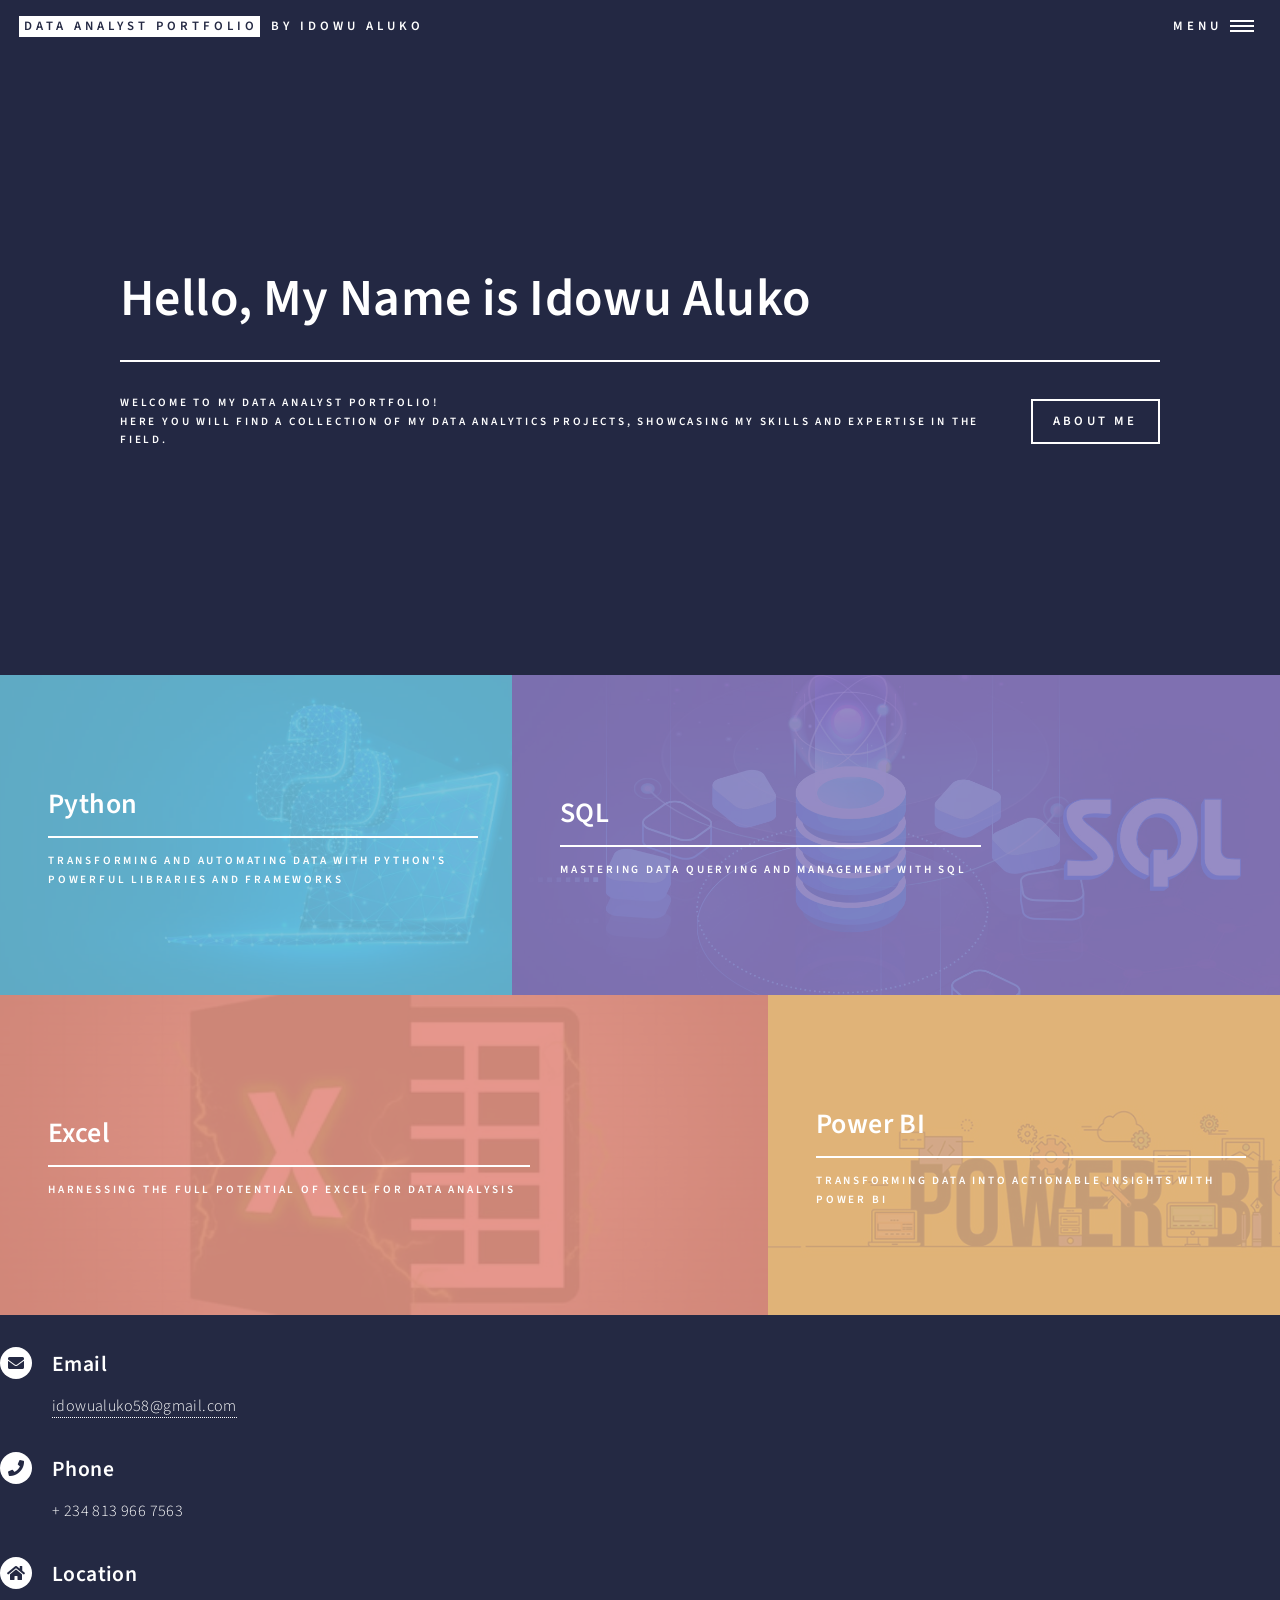
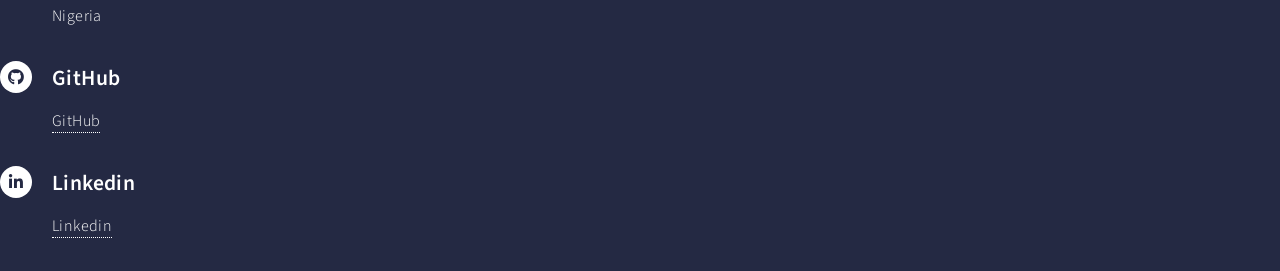
==== commit 2cfabda3: "Add files via upload" ====
--- a/index.html
+++ b/index.html
@@ -173,34 +173,34 @@
 					<p></p>
 					<footer id="footer">
 					<section class="split">
-						<section style="display: inline-block; width: 30%;">
+						<section style="display: inline-block; width: 50%;">
 							<div class="contact-method">
 								<span class="icon solid alt fa-envelope"></span>
 								<h3>Email</h3>
 								<a href="mailto:idowualuko58@gmail.com">idowualuko58@gmail.com</a>
 							</div>
 						</section>
-						<section style="display: inline-block; width: 30%;">
+						<section style="display: inline-block; width: 50%;">
 							<div class="contact-method">
 								<span class="icon solid alt fa-phone"></span>
 								<h3>Phone</h3>
 								<span>+ 234 813 966 7563</span>
 							</div>
 						</section>
-						<section style="display: inline-block; width: 30%;">
+						<section style="display: inline-block; width: 50%;">
 							<div class="contact-method">
 								<span class="icon solid alt fa-home"></span>
 								<h3>Location</h3>
 								<span>Nigeria<br /></span>
 							</div>
 						</section>
-						<section style="display: inline-block; width: 30%;">
+						<section style="display: inline-block; width: 50%;">
 							<div class="contact-method">
 								<span class="icon brands alt fa-github"></span>
 								<h3>GitHub</h3>
 								<span> <a href="https://github.com/al3x-id">GitHub</a><br /></span>
 								</section>
-						<section style="display: inline-block; width: 30%;">
+						<section style="display: inline-block; width: 50%;">
 							<div class="contact-method">
 								<span class="icon brands alt fa-linkedin-in"></span>
 								<h3>Linkedin</h3>
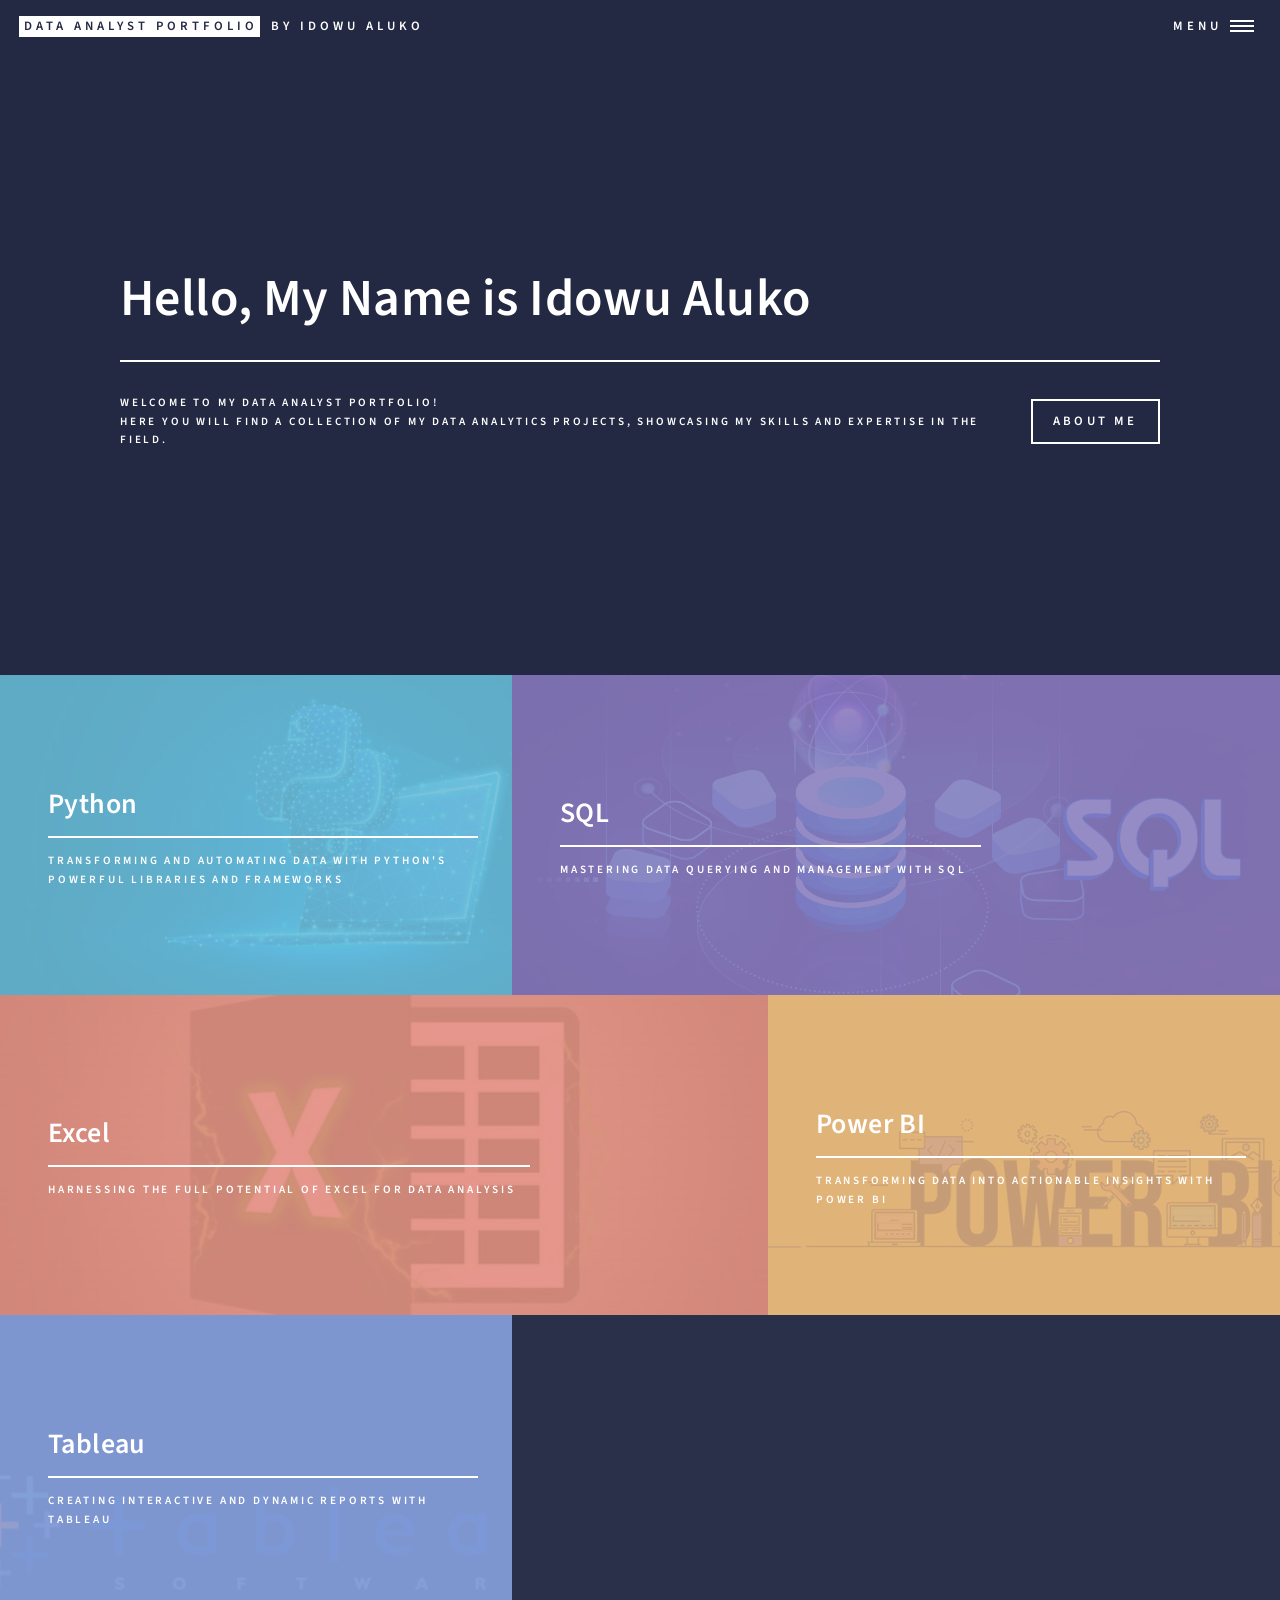
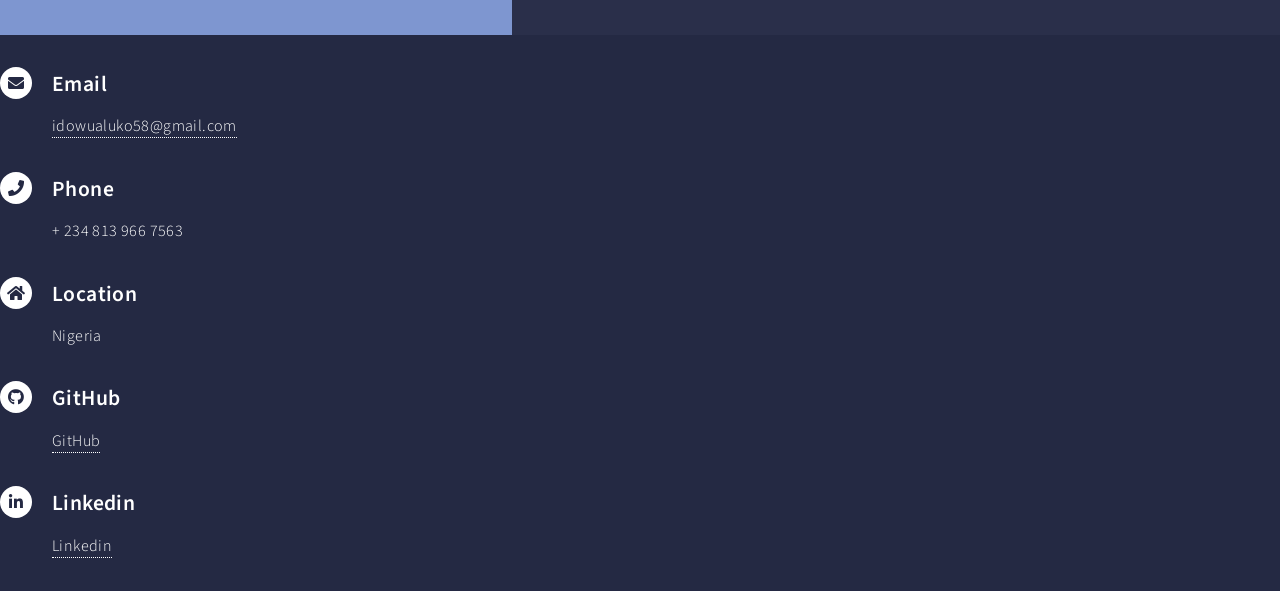
==== commit eb650ddd: "Add files via upload" ====
--- a/index.html
+++ b/index.html
@@ -39,9 +39,9 @@
 										<a href="excel.html">Excel</a>
                     <!--
                     <a href="r.html">R</a>
-										<a href="https://public.tableau.com/app/profile/tianna.parris" target="_blank" class="link">Tableau</a>
                   -->
 										<a href="powerbi.html">Power BI</a>
+										<a href="https://public.tableau.com/app/profile/idowu.aluko6465" target="_blank" class="link">Tableau</a>
 								</div>
 							 </div>	
 						</ul>	 						
@@ -105,17 +105,7 @@
 										<p>Harnessing the full potential of Excel for data analysis</p>
 									</header>
 								</article>
-								<!--
-								<article>
-									<span class="image">
-										<img src="images/pic05.jpg" alt="" />
-									</span>
-									<header class="major">
-										<h3><a href="https://public.tableau.com/app/profile/tianna.parris" target="_blank" class="link">Tableau</a></h3>
-										<p>Creating interactive and dynamic reports with Tableau</p>
-									</header>
-								</article>
-								-->
+								
 								<article>
 									<span class="image">
 										<img src="images/pic06.jpeg" alt="" />
@@ -125,7 +115,21 @@
 										<p>Transforming data into actionable insights with Power BI</p>
 									</header>
 								</article>
+
+							
+								<article>
+									<span class="image">
+										<img src="images/Tableau.png" alt="" />
+									</span>
+									<header class="major">
+										<h3><a href="https://public.tableau.com/app/profile/idowu.aluko6465" target="_blank" class="link">Tableau</a></h3>
+										<p>Creating interactive and dynamic reports with Tableau</p>
+									</header>
+								</article>
+							
 							</section>
+
+							
 
 						<!-- Two -->
 							<!--<section id="two">
